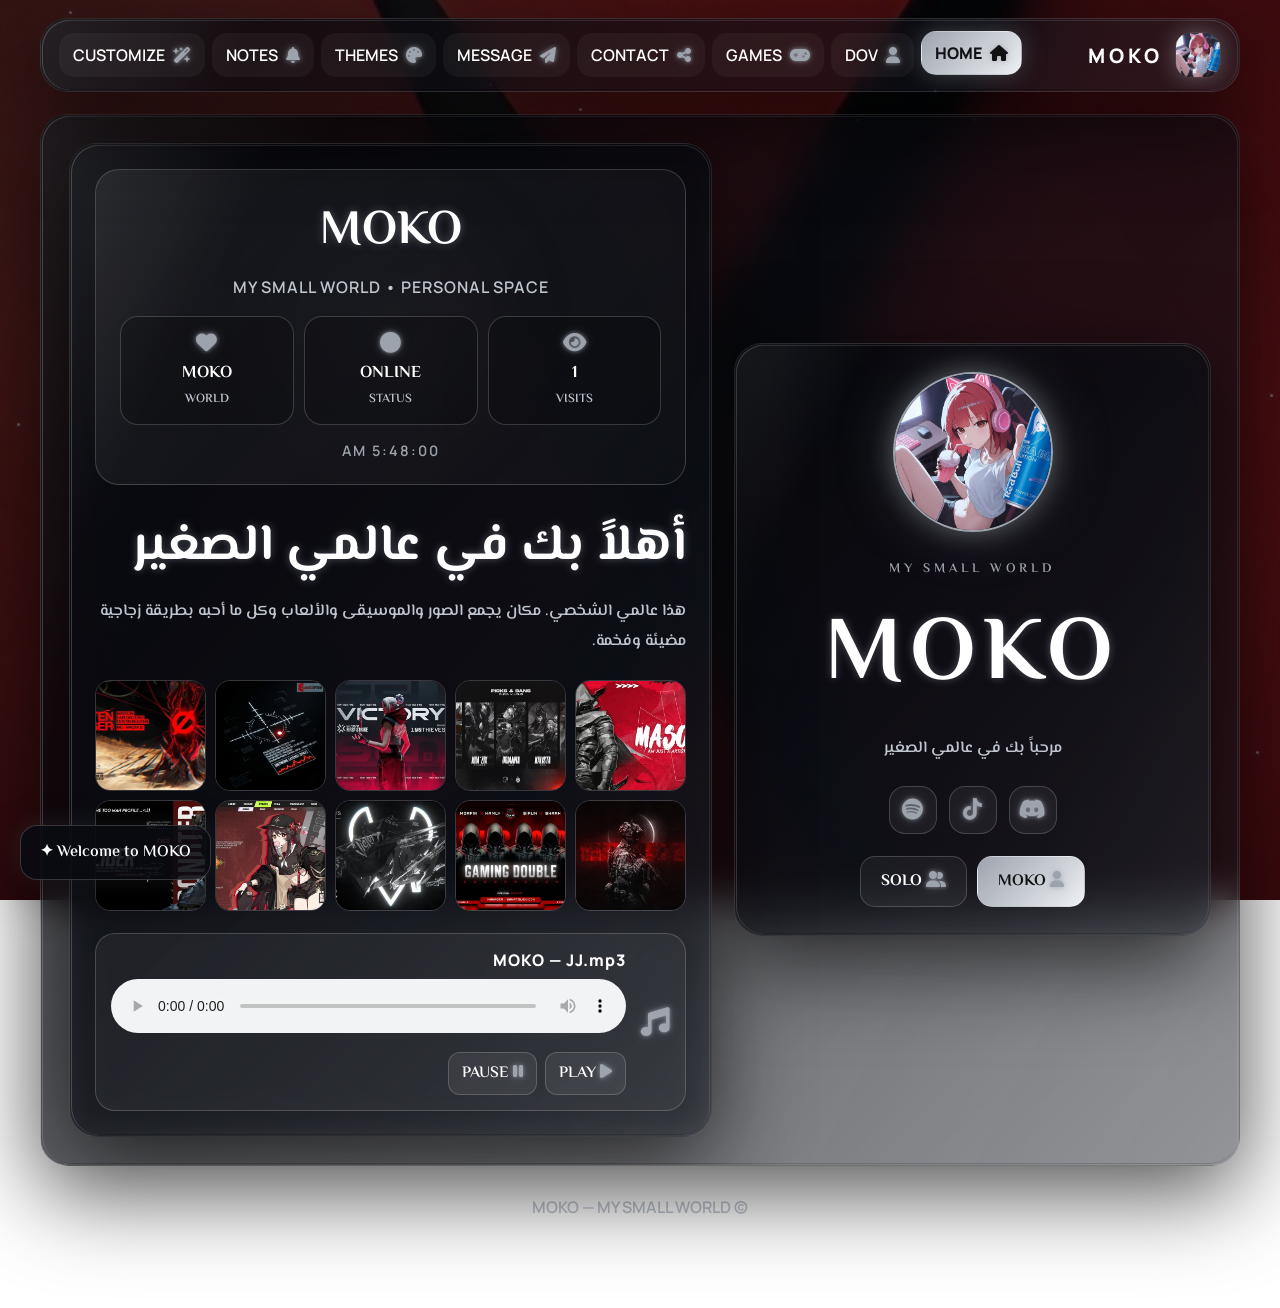
==== SOK.html @ eff5f2c8 "Create SOK.html" ====
<!DOCTYPE html><html lang="ar" dir="rtl"><head><meta charset="UTF-8"><meta name="viewport" content="width=device-width, initial-scale=1.0"><title>MOKO | My Small World</title><link rel="preconnect" href="https://fonts.googleapis.com">
<link rel="preconnect" href="https://fonts.gstatic.com" crossorigin><link
href="https://fonts.googleapis.com/css2?family=El+Messiri:wght@400;500;600;700&family=Cairo:wght@400;500;600;700;800;900&family=Tajawal:wght@400;500;700;800;900&family=Changa:wght@400;500;600;700;800&family=Noto+Kufi+Arabic:wght@400;500;600;700;800;900&family=IBM+Plex+Sans+Arabic:wght@400;500;600;700&family=Manrope:wght@400;500;600;700;800&family=Cinzel:wght@400;500;600;700;800&family=Cormorant+Garamond:wght@400;500;600;700&family=Playfair+Display:wght@400;500;600;700;800&family=Montserrat:wght@400;500;600;700;800&family=Plus+Jakarta+Sans:wght@400;500;600;700;800&display=swap"
rel="stylesheet"><link
rel="stylesheet"
href="https://cdnjs.cloudflare.com/ajax/libs/font-awesome/6.7.2/css/all.min.css"><style>

/* =====================================================
   MOKO LUXURY DESIGN SYSTEM
===================================================== */

:root{

    --primary:#9da3ad;
    --secondary:#eef1f5;
    --primary-rgb:157,163,173;

    --text:#ffffff;
    --muted:#bfc5cf;

    --background-overlay:rgba(7,9,14,.70);
    --background-overlay-2:rgba(15,18,26,.45);

    --glass-opacity:.55;
    --glass-blur:20px;
    --card-radius:28px;

    --border:rgba(255,255,255,.18);

    --glow:
        rgba(
            var(--primary-rgb),
            .45
        );

    --icon-glow:
        rgba(
            var(--primary-rgb),
            .80
        );

    --shadow:
        0 20px 70px rgba(0,0,0,.55);

    --icon-strength:1;

    --inner-light:.35;

    --animation-speed:1;

    --hover-lift:-7px;

    --arabic-font:"El Messiri";
    --english-font:"Manrope";

    --font-weight:600;

    --letter-spacing:0px;

    --vignette:.30;

    --particle-opacity:.65;

    --ambient-opacity:.15;

}


/* =====================================================
   RESET
===================================================== */

*{
    margin:0;
    padding:0;
    box-sizing:border-box;
}

html{
    scroll-behavior:smooth;
}

body{

    min-height:100vh;

    color:var(--text);

    font-family:
        var(--arabic-font),
        sans-serif;

    background:

        linear-gradient(
            120deg,
            var(--background-overlay),
            var(--background-overlay-2)
        ),

        url("A.jpg");

    background-size:cover;
    background-position:center;
    background-attachment:fixed;

    overflow-x:hidden;

    -webkit-tap-highlight-color:transparent;

    user-select:none;
    -webkit-user-select:none;

    -webkit-touch-callout:none;

    transition:
        background-color .5s ease,
        color .5s ease;
}

body::before{

    content:"";

    position:fixed;

    inset:0;

    pointer-events:none;

    z-index:-2;

    background:

        radial-gradient(
            circle at 20% 20%,
            var(--glow),
            transparent 35%
        ),

        radial-gradient(
            circle at 80% 80%,
            rgba(
                var(--primary-rgb),
                .12
            ),
            transparent 38%
        );

    opacity:var(--ambient-opacity);

    transition:
        opacity .6s ease;
}

body::after{

    content:"";

    position:fixed;

    inset:0;

    pointer-events:none;

    z-index:-1;

    background:

        radial-gradient(
            ellipse at center,
            transparent 35%,
            rgba(0,0,0,var(--vignette))
        );

}

input,
textarea{
    user-select:text;
    -webkit-user-select:text;
}

button,
input,
textarea{
    font:inherit;
}

button{
    cursor:pointer;
}

a{
    color:inherit;
    text-decoration:none;
}


/* =====================================================
   SCROLLBAR
===================================================== */

::-webkit-scrollbar{
    width:7px;
}

::-webkit-scrollbar-track{
    background:rgba(0,0,0,.25);
}

::-webkit-scrollbar-thumb{

    background:
        linear-gradient(
            180deg,
            var(--primary),
            var(--secondary)
        );

    border-radius:20px;

    box-shadow:
        0 0 12px var(--glow);
}


/* =====================================================
   PARTICLES
===================================================== */

.particles{

    position:fixed;

    inset:0;

    pointer-events:none;

    overflow:hidden;

    z-index:-1;

}

.particle{

    position:absolute;

    width:3px;
    height:3px;

    border-radius:50%;

    background:var(--primary);

    box-shadow:
        0 0 7px var(--primary),
        0 0 18px var(--glow);

    opacity:var(--particle-opacity);

    animation:
        particleFloat
        8s
        infinite
        ease-in-out;

}

@keyframes particleFloat{

    0%{
        transform:
            translate3d(0,0,0)
            scale(.7);

        opacity:.1;
    }

    50%{
        transform:
            translate3d(30px,-90px,0)
            scale(1.3);

        opacity:1;
    }

    100%{
        transform:
            translate3d(-20px,-170px,0)
            scale:.4;

        opacity:0;
    }

}


/* =====================================================
   APP
===================================================== */

.app{

    width:min(1200px,95vw);

    margin:auto;

    padding:
        18px
        0
        60px;

}


/* =====================================================
   GLASS CORE
===================================================== */

.glass{

    position:relative;

    background:
        linear-gradient(
            135deg,
            rgba(
                255,
                255,
                255,
                calc(var(--glass-opacity) * .14)
            ),
            rgba(
                255,
                255,
                255,
                calc(var(--glass-opacity) * .035)
            )
        ),

        rgba(
            18,
            21,
            29,
            var(--glass-opacity)
        );

    border:
        1px solid
        var(--border);

    border-radius:
        var(--card-radius);

    backdrop-filter:
        blur(var(--glass-blur));

    -webkit-backdrop-filter:
        blur(var(--glass-blur));

    box-shadow:
        var(--shadow);

    overflow:hidden;

    transition:
        transform .5s cubic-bezier(.2,.8,.2,1),
        background .5s ease,
        border-radius .5s ease,
        box-shadow .5s ease,
        border-color .5s ease;

}


/* Soft internal reflection */

.glass::before{

    content:"";

    position:absolute;

    inset:0;

    pointer-events:none;

    border-radius:inherit;

    background:

        linear-gradient(
            115deg,
            rgba(255,255,255,.14),
            transparent 18%,
            transparent 70%,
            rgba(255,255,255,.04)
        );

    opacity:.65;

}


/* Soft INNER edge lighting — no RGB border */

.glass::after{

    content:"";

    position:absolute;

    inset:1px;

    pointer-events:none;

    border-radius:inherit;

    box-shadow:

        inset 0 1px 0
        rgba(255,255,255,.12),

        inset 1px 0 0
        rgba(
            var(--primary-rgb),
            var(--inner-light)
        ),

        inset -1px 0 0
        rgba(
            var(--secondary-rgb,255,255,255),
            .10
        ),

        inset 0 -1px 0
        rgba(0,0,0,.18);

    opacity:.95;

    transition:
        opacity .5s ease,
        box-shadow .5s ease;

}


/* =====================================================
   CARD STYLES
===================================================== */

body.card-crystal .glass{

    background:
        linear-gradient(
            135deg,
            rgba(255,255,255,.12),
            rgba(255,255,255,.025)
        );

    border-color:
        rgba(255,255,255,.28);

    box-shadow:
        0 25px 80px rgba(0,0,0,.40),
        inset 0 1px 0 rgba(255,255,255,.15);

}

body.card-obsidian .glass{

    background:
        linear-gradient(
            135deg,
            rgba(5,7,12,.80),
            rgba(22,25,34,.48)
        );

    border-color:
        rgba(255,255,255,.13);

    box-shadow:
        0 25px 90px rgba(0,0,0,.70);

}

body.card-frost .glass{

    background:
        rgba(210,220,235,.10);

    backdrop-filter:
        blur(42px);

    -webkit-backdrop-filter:
        blur(42px);

    border-color:
        rgba(255,255,255,.22);

}

body.card-pearl .glass{

    background:
        linear-gradient(
            145deg,
            rgba(255,255,255,.16),
            rgba(255,255,255,.045)
        );

    border-color:
        rgba(255,255,255,.30);

    box-shadow:
        0 25px 80px rgba(0,0,0,.45),
        inset 0 0 35px rgba(255,255,255,.025);

}

body.card-liquid .glass{

    background:
        linear-gradient(
            135deg,
            rgba(
                var(--primary-rgb),
                .13
            ),
            rgba(255,255,255,.035)
        );

    box-shadow:
        0 25px 90px rgba(0,0,0,.50),
        inset 0 0 35px
        rgba(
            var(--primary-rgb),
            .10
        );

}

body.card-minimal .glass{

    background:
        rgba(15,18,25,.58);

    border-color:
        rgba(255,255,255,.10);

    box-shadow:
        0 18px 55px rgba(0,0,0,.42);

}


/* =====================================================
   HEADER
===================================================== */

.header{

    position:sticky;

    top:10px;

    z-index:1000;

    display:flex;

    align-items:center;

    gap:18px;

    padding:
        13px
        18px;

}

.brand{

    display:flex;

    align-items:center;

    gap:12px;

    min-width:max-content;

}

.brand-image{

    width:46px;
    height:46px;

    object-fit:cover;

    border-radius:15px;

    border:
        1px solid
        var(--border);

    box-shadow:
        0 0 22px var(--glow);

    animation:
        iconBreath
        3.8s
        ease-in-out
        infinite;

}

.brand-name{

    font-family:
        var(--english-font),
        sans-serif;

    font-size:1.25rem;

    font-weight:800;

    letter-spacing:4px;

    animation:
        luxuryBlink
        3s
        infinite
        ease-in-out;

}


/* =====================================================
   NAVIGATION
===================================================== */

.navigation{

    display:flex;

    flex-wrap:wrap;

    gap:7px;

    margin-right:auto;

}

.nav-button{

    position:relative;

    overflow:hidden;

    border:
        1px solid
        transparent;

    color:var(--text);

    background:
        rgba(255,255,255,.045);

    padding:
        10px 13px;

    border-radius:15px;

    transition:
        transform .4s cubic-bezier(.2,.8,.2,1),
        background .4s ease,
        box-shadow .4s ease,
        border-color .4s ease;

}

.nav-button i{

    color:var(--primary);

    margin-left:5px;

}

.nav-button:hover{

    transform:
        translateY(-3px);

    border-color:
        rgba(
            var(--primary-rgb),
            .30
        );

    background:
        rgba(255,255,255,.10);

    box-shadow:
        0 8px 30px
        rgba(
            var(--primary-rgb),
            .15
        );

}

.nav-button.active{

    background:
        linear-gradient(
            135deg,
            var(--primary),
            var(--secondary)
        );

    color:#101216;

    font-weight:900;

    border-color:transparent;

    box-shadow:
        0 0 25px
        rgba(
            var(--primary-rgb),
            .35
        );

    transform:
        translateY(-2px);

}

.nav-button.active i{
    color:#111;
}

.nav-button::before{

    content:"";

    position:absolute;

    top:0;
    left:-100%;

    width:70%;

    height:100%;

    background:
        linear-gradient(
            90deg,
            transparent,
            rgba(255,255,255,.35),
            transparent
        );

    transform:skewX(-20deg);

}

.nav-button.active::before{

    animation:
        navShine
        1.1s
        ease;

}

@keyframes navShine{

    from{
        left:-100%;
    }

    to{
        left:150%;
    }

}

.nav-button.nav-pulse{

    animation:
        navPulse
        .55s
        ease;

}

@keyframes navPulse{

    40%{
        transform:
            translateY(-3px)
            scale(1.05);
    }

    100%{
        transform:
            translateY(-2px)
            scale(1);
    }

}


/* =====================================================
   TABS
===================================================== */

.tab{
    display:none;
}

.tab.active{

    display:block;

    animation:
        tabEnter
        calc(.65s / var(--animation-speed))
        cubic-bezier(.2,.8,.2,1);

}

@keyframes tabEnter{

    0%{
        opacity:0;
        transform:
            translateY(24px)
            scale(.975);
        filter:blur(7px);
    }

    60%{
        opacity:1;
        transform:
            translateY(-3px)
            scale(1.005);
        filter:blur(0);
    }

    100%{
        opacity:1;
        transform:
            translateY(0)
            scale(1);
    }

}


/* =====================================================
   ICON SYSTEM
===================================================== */

i{

    color:var(--primary);

    text-shadow:

        0 0
        calc(4px * var(--icon-strength))
        var(--icon-glow),

        0 0
        calc(12px * var(--icon-strength))
        rgba(
            var(--primary-rgb),
            .30
        );

    animation:
        iconBreath
        4s
        ease-in-out
        infinite;

}

@keyframes iconBreath{

    0%,
    100%{

        filter:
            drop-shadow(
                0 0
                calc(4px * var(--icon-strength))
                var(--icon-glow)
            );

        opacity:.90;

    }

    50%{

        filter:
            drop-shadow(
                0 0
                calc(8px * var(--icon-strength))
                var(--icon-glow)
            )
            drop-shadow(
                0 0
                calc(17px * var(--icon-strength))
                rgba(
                    var(--primary-rgb),
                    .45
                )
            );

        opacity:1;

    }

}


/* =====================================================
   TYPOGRAPHY
===================================================== */

body{

    font-weight:
        var(--font-weight);

    letter-spacing:
        var(--letter-spacing);

}

.brand-name,
.live-clock,
.hero-subtitle,
.music-name,
.nav-button{

    font-family:
        var(--english-font),
        sans-serif;

}

.profile-name,
.welcome-title,
.section-title,
.hero-main-title{

    font-family:
        var(--arabic-font),
        sans-serif;

}

@keyframes luxuryBlink{

    0%,
    100%{
        opacity:.88;
        text-shadow:
            0 0 5px var(--glow);
    }

    50%{
        opacity:1;
        text-shadow:
            0 0 12px var(--glow),
            0 0 28px var(--glow);
    }

}


/* =====================================================
   TEXT EFFECTS
===================================================== */

body.text-soft .profile-name,
body.text-soft .welcome-title,
body.text-soft .section-title,
body.text-soft .hero-main-title{

    text-shadow:
        0 0 9px var(--glow);

}

body.text-luxury .profile-name,
body.text-luxury .welcome-title,
body.text-luxury .section-title,
body.text-luxury .hero-main-title{

    background:
        linear-gradient(
            120deg,
            var(--text),
            var(--primary),
            var(--secondary),
            var(--text)
        );

    background-size:220% auto;

    color:transparent;

    -webkit-background-clip:text;
    background-clip:text;

    animation:
        textLuxury
        4s
        ease-in-out
        infinite;

}

@keyframes textLuxury{

    0%,
    100%{
        background-position:0% center;
    }

    50%{
        background-position:100% center;
    }

}

body.text-neon .profile-name,
body.text-neon .welcome-title,
body.text-neon .section-title,
body.text-neon .hero-main-title{

    text-shadow:
        0 0 5px var(--primary),
        0 0 15px var(--primary),
        0 0 35px var(--primary);

}

body.text-metal .profile-name,
body.text-metal .welcome-title,
body.text-metal .section-title,
body.text-metal .hero-main-title{

    background:
        linear-gradient(
            180deg,
            #ffffff,
            #8b929d,
            #ffffff,
            #636b77
        );

    color:transparent;

    -webkit-background-clip:text;
    background-clip:text;

}

body.text-breathe .profile-name,
body.text-breathe .welcome-title,
body.text-breathe .section-title,
body.text-breathe .hero-main-title{

    animation:
        textBreathe
        3.5s
        ease-in-out
        infinite;

}

@keyframes textBreathe{

    0%,
    100%{
        opacity:.85;
        transform:scale(1);
    }

    50%{
        opacity:1;
        transform:scale(1.015);
    }

}


/* =====================================================
   HOME
===================================================== */

.home-container{

    margin-top:22px;

    padding:28px;

}

.home-grid{

    display:grid;

    grid-template-columns:
        1fr
        1.35fr;

    gap:22px;

    align-items:center;

}

.profile-card{

    padding:28px;

    text-align:center;

}

.avatar{

    width:160px;
    height:160px;

    border-radius:50%;

    object-fit:cover;

    border:
        2px solid
        var(--primary);

    box-shadow:

        0 0 25px var(--glow),
        0 0 60px
        rgba(
            var(--primary-rgb),
            .25
        );

    animation:
        avatarPulse
        3.5s
        infinite
        ease-in-out;

}

@keyframes avatarPulse{

    50%{

        transform:scale(1.035);

        box-shadow:

            0 0 30px var(--glow),
            0 0 80px
            rgba(
                var(--primary-rgb),
                .30
            );

    }

}

.profile-small-title{

    margin-top:18px;

    color:var(--primary);

    letter-spacing:4px;

    font-size:.82rem;

}

.profile-name{

    margin:
        8px 0;

    font-size:
        clamp(
            3rem,
            7vw,
            6rem
        );

    letter-spacing:8px;

    font-weight:900;

    animation:
        titleGlow
        3s
        infinite
        ease-in-out;

}

@keyframes titleGlow{

    0%,
    100%{
        text-shadow:
            0 0 8px var(--glow);
    }

    50%{
        text-shadow:
            0 0 18px var(--glow),
            0 0 50px var(--glow);
    }

}

.profile-description{

    color:var(--muted);

    line-height:1.8;

}

.social-icons{

    display:flex;

    justify-content:center;

    gap:12px;

    margin-top:22px;

}

.social-icon{

    width:48px;
    height:48px;

    display:grid;

    place-items:center;

    border-radius:16px;

    font-size:1.35rem;

    border:
        1px solid
        var(--border);

    background:
        rgba(255,255,255,.055);

    transition:
        .35s cubic-bezier(.2,.8,.2,1);

}

.social-icon:hover{

    transform:
        translateY(-5px)
        scale(1.06);

    background:
        rgba(255,255,255,.12);

    box-shadow:
        0 12px 35px
        rgba(
            var(--primary-rgb),
            .22
        );

}

.profile-switches{

    display:flex;

    justify-content:center;

    gap:10px;

    margin-top:22px;

    flex-wrap:wrap;

}

.profile-switch{

    padding:
        12px 20px;

    border-radius:15px;

    border:
        1px solid
        var(--border);

    background:
        rgba(255,255,255,.05);

    font-weight:900;

    transition:.35s;

}

.profile-switch:hover{

    transform:
        translateY(-4px);

    box-shadow:
        0 0 25px var(--glow);

}

.profile-switch.current{

    background:
        linear-gradient(
            135deg,
            var(--primary),
            var(--secondary)
        );

    color:#111;

}


/* =====================================================
   WELCOME
===================================================== */

.welcome-card{
    padding:25px;
}

.welcome-title{

    font-size:
        clamp(
            2rem,
            4vw,
            3.5rem
        );

    margin-bottom:10px;

}

.welcome-text{

    color:var(--muted);

    line-height:1.9;

}


/* =====================================================
   HERO
===================================================== */

.hero-center{

    margin:
        0 0 22px;

    padding:24px;

    border-radius:24px;

    border:
        1px solid
        var(--border);

    background:
        linear-gradient(
            135deg,
            rgba(255,255,255,.07),
            rgba(255,255,255,.02)
        );

    text-align:center;

    position:relative;

    overflow:hidden;

}

.hero-center::after{

    content:"";

    position:absolute;

    width:180px;
    height:180px;

    left:50%;
    top:50%;

    transform:
        translate(-50%,-50%);

    border-radius:50%;

    background:var(--glow);

    filter:blur(75px);

    opacity:.15;

    pointer-events:none;

}

.hero-main-title{

    position:relative;

    z-index:2;

    font-size:
        clamp(
            1.7rem,
            4vw,
            3rem
        );

    font-weight:900;

}

.hero-subtitle{

    position:relative;

    z-index:2;

    color:var(--muted);

    margin-top:7px;

    letter-spacing:1px;

}

.home-stats{

    display:grid;

    grid-template-columns:
        repeat(3,1fr);

    gap:10px;

    margin-top:18px;

}

.home-stat{

    position:relative;

    z-index:2;

    padding:15px 10px;

    border-radius:18px;

    border:
        1px solid
        var(--border);

    background:
        rgba(0,0,0,.20);

}

.home-stat i{

    font-size:1.3rem;

    margin-bottom:7px;

}

.home-stat strong{

    display:block;

    font-size:1.05rem;

}

.home-stat span{

    display:block;

    color:var(--muted);

    font-size:.78rem;

    margin-top:3px;

}

.live-clock{

    margin-top:16px;

    color:var(--primary);

    font-family:
        var(--english-font),
        sans-serif;

    letter-spacing:2px;

    font-size:.9rem;

}


/* =====================================================
   ALBUM
===================================================== */

.album{

    display:grid;

    grid-template-columns:
        repeat(5,1fr);

    gap:9px;

    margin:22px 0;

}

.album-image{

    width:100%;

    aspect-ratio:1;

    object-fit:cover;

    border-radius:15px;

    border:
        1px solid
        var(--border);

    transition:
        .5s cubic-bezier(.2,.8,.2,1);

    animation:
        imageFloat
        6s
        infinite
        ease-in-out;

}

.album-image:nth-child(2n){
    animation-delay:-1.5s;
}

.album-image:nth-child(3n){
    animation-delay:-3s;
}

@keyframes imageFloat{

    50%{
        transform:
            translateY(-6px)
            scale(1.025);

        box-shadow:
            0 0 22px var(--glow);
    }

}

.album-image:hover{

    transform:
        scale(1.09);

    position:relative;

    z-index:5;

    box-shadow:
        0 20px 45px
        rgba(0,0,0,.45);

}


/* =====================================================
   MUSIC
===================================================== */

.music-player{

    display:flex;

    align-items:center;

    gap:15px;

    padding:15px;

    border-radius:20px;

    border:
        1px solid
        var(--border);

    background:
        rgba(255,255,255,.05);

}

.music-icon{

    font-size:1.8rem;

    color:var(--primary);

    animation:
        musicSpin
        6s
        linear
        infinite;

}

@keyframes musicSpin{

    to{
        transform:rotate(360deg);
    }

}

.music-content{
    flex:1;
}

.music-name{

    display:block;

    margin-bottom:8px;

    font-weight:900;

    letter-spacing:1px;

}

audio{
    width:100%;
}

.music-controls{

    display:flex;

    gap:8px;

    margin-top:10px;

}

.music-control-button{

    border:
        1px solid
        var(--border);

    background:
        rgba(255,255,255,.07);

    color:white;

    border-radius:12px;

    padding:
        8px 13px;

    transition:.3s;

}

.music-control-button:hover{

    background:var(--primary);

    color:#111;

    box-shadow:
        0 0 20px var(--glow);

}


/* =====================================================
   SECTIONS
===================================================== */

.section{

    margin-top:22px;

    padding:28px;

}

.section-title{

    display:flex;

    align-items:center;

    gap:10px;

    margin-bottom:22px;

    font-size:1.7rem;

    letter-spacing:2px;

}

.section-title i{
    color:var(--primary);
}


/* =====================================================
   ABOUT
===================================================== */

.about-card{

    padding:25px;

    border-radius:22px;

    border:
        1px solid
        var(--border);

    background:
        rgba(255,255,255,.05);

}

.about-row{

    padding:15px 0;

    border-bottom:
        1px solid
        rgba(255,255,255,.10);

    font-size:1.1rem;

    font-weight:800;

}

.about-row:last-child{
    border-bottom:none;
}

.about-label{

    color:var(--primary);

    margin-left:10px;

}


/* =====================================================
   GAMES
===================================================== */

.games-grid{

    display:grid;

    grid-template-columns:
        repeat(
            auto-fit,
            minmax(210px,1fr)
        );

    gap:15px;

}

.game-card{

    padding:22px;

    border-radius:22px;

    border:
        1px solid
        var(--border);

    background:
        rgba(255,255,255,.05);

    transition:
        .45s cubic-bezier(.2,.8,.2,1);

}

.game-card:hover{

    transform:
        translateY(var(--hover-lift))
        scale(1.02);

    box-shadow:
        0 20px 45px
        rgba(
            var(--primary-rgb),
            .16
        );

}

.game-card i{

    font-size:2.2rem;

    margin-bottom:14px;

}

.game-card h3{

    font-family:
        var(--english-font),
        sans-serif;

    font-size:1rem;

}


/* =====================================================
   CONTACT
===================================================== */

.contact-grid{

    display:grid;

    grid-template-columns:
        repeat(3,1fr);

    gap:16px;

}

.contact-card{

    padding:30px;

    text-align:center;

    border-radius:24px;

    border:
        1px solid
        var(--border);

    background:
        rgba(255,255,255,.05);

    transition:
        .45s cubic-bezier(.2,.8,.2,1);

}

.contact-card:hover{

    transform:
        translateY(var(--hover-lift));

    box-shadow:
        0 20px 50px
        rgba(
            var(--primary-rgb),
            .18
        );

}

.contact-card i{

    display:block;

    font-size:3rem;

    margin-bottom:15px;

}


/* =====================================================
   FORMS
===================================================== */

.form{

    max-width:800px;

    display:grid;

    gap:14px;

}

.input{

    width:100%;

    padding:16px;

    color:white;

    border:
        1px solid
        var(--border);

    border-radius:17px;

    outline:none;

    background:
        rgba(0,0,0,.25);

    transition:.35s;

}

.input::placeholder{

    color:
        rgba(
            255,
            255,
            255,
            .55
        );

}

.input:focus{

    border-color:
        var(--primary);

    box-shadow:
        0 0 20px
        rgba(
            var(--primary-rgb),
            .22
        );

}

textarea.input{
    min-height:170px;
    resize:vertical;
}

.main-button{

    border:none;

    padding:16px;

    border-radius:17px;

    color:#111;

    font-weight:900;

    letter-spacing:2px;

    background:
        linear-gradient(
            135deg,
            var(--primary),
            var(--secondary)
        );

    transition:
        .35s cubic-bezier(.2,.8,.2,1);

    box-shadow:
        0 0 25px
        rgba(
            var(--primary-rgb),
            .22
        );

}

.main-button:hover{

    transform:
        translateY(-4px)
        scale(1.01);

    box-shadow:
        0 12px 35px
        rgba(
            var(--primary-rgb),
            .25
        );

}

.main-button:disabled{

    opacity:.55;

    cursor:wait;

    transform:none;

}


/* =====================================================
   THEMES
===================================================== */

.themes-grid{

    display:grid;

    grid-template-columns:
        repeat(
            auto-fit,
            minmax(150px,1fr)
        );

    gap:13px;

}

.theme-button{

    padding:18px;

    border-radius:18px;

    color:white;

    text-align:right;

    border:
        1px solid
        var(--border);

    background:
        rgba(255,255,255,.06);

    transition:.35s;

}

.theme-button:hover{

    transform:
        translateY(-5px);

    box-shadow:
        0 0 25px
        var(--glow);

}

.theme-colors{

    display:flex;

    gap:7px;

    margin-bottom:10px;

}

.theme-color{

    width:18px;
    height:18px;

    border-radius:50%;

    box-shadow:
        0 0 8px
        currentColor;

}


/* =====================================================
   NOTES
===================================================== */

.notes-grid{

    display:grid;

    grid-template-columns:
        1fr 1fr;

    gap:20px;

}

.notes-feed{

    display:grid;

    gap:10px;

    max-height:450px;

    overflow-y:auto;

}

.note-item{

    padding:16px;

    border-radius:18px;

    border:
        1px solid
        var(--border);

    background:
        rgba(255,255,255,.05);

}

.note-time{

    display:block;

    margin-top:8px;

    font-size:.8rem;

    color:var(--muted);

}


/* =====================================================
   CUSTOM CONTROL CENTER
===================================================== */

.custom-hero{

    padding:25px;

    margin-bottom:18px;

    border-radius:24px;

    background:
        linear-gradient(
            135deg,
            rgba(
                var(--primary-rgb),
                .13
            ),
            rgba(255,255,255,.035)
        );

    border:
        1px solid
        var(--border);

}

.custom-hero h3{

    font-size:1.5rem;

    margin-bottom:8px;

}

.custom-hero p{

    color:var(--muted);

    line-height:1.8;

}

.control-tabs{

    display:flex;

    gap:8px;

    overflow-x:auto;

    padding:5px;

    margin-bottom:18px;

    scrollbar-width:none;

}

.control-tabs::-webkit-scrollbar{
    display:none;
}

.control-tab{

    flex:0 0 auto;

    border:
        1px solid
        var(--border);

    color:var(--muted);

    background:
        rgba(255,255,255,.045);

    border-radius:14px;

    padding:
        10px 15px;

    transition:.3s;

}

.control-tab:hover{

    color:var(--text);

    background:
        rgba(255,255,255,.09);

}

.control-tab.active{

    color:#111;

    background:
        linear-gradient(
            135deg,
            var(--primary),
            var(--secondary)
        );

    box-shadow:
        0 0 20px
        rgba(
            var(--primary-rgb),
            .20
        );

}

.control-panel{
    display:none;
}

.control-panel.active{

    display:block;

    animation:
        panelEnter
        .45s
        ease;

}

@keyframes panelEnter{

    from{
        opacity:0;
        transform:
            translateY(12px);
        filter:blur(4px);
    }

    to{
        opacity:1;
        transform:
            translateY(0);
        filter:blur(0);
    }

}

.control-grid{

    display:grid;

    grid-template-columns:
        repeat(
            auto-fit,
            minmax(235px,1fr)
        );

    gap:14px;

}

.control-card{

    position:relative;

    padding:20px;

    border-radius:22px;

    border:
        1px solid
        var(--border);

    background:
        rgba(255,255,255,.045);

    transition:.35s;

}

.control-card:hover{

    transform:
        translateY(-3px);

    background:
        rgba(255,255,255,.07);

    box-shadow:
        0 12px 35px
        rgba(
            var(--primary-rgb),
            .10
        );

}

.control-card h3{

    display:flex;

    align-items:center;

    gap:9px;

    margin-bottom:8px;

}

.control-card h3 i{
    color:var(--primary);
}

.control-card p{

    color:var(--muted);

    font-size:.88rem;

    line-height:1.7;

    margin-bottom:14px;

}

.choice-button{

    width:100%;

    display:flex;

    align-items:center;

    justify-content:space-between;

    gap:10px;

    border:
        1px solid
        var(--border);

    color:var(--text);

    background:
        rgba(0,0,0,.18);

    border-radius:14px;

    padding:
        12px 14px;

    transition:.3s;

}

.choice-button:hover{

    border-color:
        rgba(
            var(--primary-rgb),
            .35
        );

    background:
        rgba(255,255,255,.08);

    transform:
        translateY(-2px);

}

.choice-button span:last-child{

    color:var(--primary);

    font-size:.8rem;

}

.control-row{

    display:flex;

    align-items:center;

    justify-content:space-between;

    gap:12px;

    margin-top:13px;

}

.control-label{

    color:var(--muted);

    font-size:.88rem;

}

.range-wrap{

    display:grid;

    gap:7px;

    margin-top:14px;

}

.range-label{

    display:flex;

    justify-content:space-between;

    color:var(--muted);

    font-size:.82rem;

}

.range{

    width:100%;

    accent-color:var(--primary);

}

.value-badge{

    min-width:45px;

    text-align:center;

    color:var(--primary);

    font-family:
        var(--english-font),
        sans-serif;

    font-size:.78rem;

}

.color-preview{

    width:100%;

    height:85px;

    border-radius:20px;

    border:
        1px solid
        var(--border);

    margin-top:13px;

    background:
        var(--primary);

    box-shadow:
        inset 0 0 30px rgba(255,255,255,.10),
        0 0 25px var(--glow);

}

.preset-grid{

    display:grid;

    grid-template-columns:
        repeat(
            auto-fit,
            minmax(145px,1fr)
        );

    gap:10px;

}

.preset{

    min-height:90px;

    border:
        1px solid
        var(--border);

    border-radius:18px;

    color:white;

    background:
        rgba(255,255,255,.045);

    padding:14px;

    text-align:right;

    position:relative;

    overflow:hidden;

    transition:.35s;

}

.preset::before{

    content:"";

    position:absolute;

    inset:0;

    background:
        var(--preset);

    opacity:.12;

}

.preset:hover{

    transform:
        translateY(-4px)
        scale(1.01);

    box-shadow:
        0 0 25px
        var(--glow);

}

.preset strong{

    position:relative;

    z-index:2;

    display:block;

}

.preset small{

    position:relative;

    z-index:2;

    color:var(--muted);

    display:block;

    margin-top:7px;

}


/* =====================================================
   TOGGLE
===================================================== */

.switch{

    position:relative;

    width:54px;

    height:29px;

    flex:0 0 auto;

}

.switch input{
    display:none;
}

.slider{

    position:absolute;

    inset:0;

    background:
        rgba(255,255,255,.13);

    border:
        1px solid
        var(--border);

    border-radius:50px;

    transition:.3s;

}

.slider::before{

    content:"";

    position:absolute;

    width:21px;
    height:21px;

    left:3px;
    top:3px;

    border-radius:50%;

    background:#fff;

    transition:.3s;

}

.switch input:checked + .slider{

    background:
        var(--primary);

    box-shadow:
        0 0 20px var(--glow);

}

.switch input:checked + .slider::before{

    transform:
        translateX(25px);

    background:#111;

}


/* =====================================================
   COLOR STUDIO
===================================================== */

.color-studio{

    display:grid;

    grid-template-columns:
        minmax(240px,300px)
        1fr;

    gap:22px;

    align-items:center;

}

.color-wheel{

    width:min(280px,70vw);

    aspect-ratio:1;

    margin:auto;

    border-radius:50%;

    position:relative;

    background:
        conic-gradient(
            #ff0000,
            #ffff00,
            #00ff00,
            #00ffff,
            #0000ff,
            #ff00ff,
            #ff0000
        );

    box-shadow:
        0 0 30px
        rgba(
            var(--primary-rgb),
            .22
        );

    cursor:crosshair;

    touch-action:none;

}

.color-wheel::before{

    content:"";

    position:absolute;

    inset:17%;

    border-radius:50%;

    background:
        radial-gradient(
            circle,
            #ffffff,
            transparent 72%
        );

    mix-blend-mode:screen;

    opacity:.9;

}

.color-wheel::after{

    content:"";

    position:absolute;

    inset:0;

    border-radius:50%;

    background:
        radial-gradient(
            circle,
            transparent 0 20%,
            rgba(0,0,0,.08) 70%,
            rgba(0,0,0,.25)
        );

}

.wheel-pointer{

    position:absolute;

    width:22px;
    height:22px;

    border-radius:50%;

    border:
        3px solid white;

    box-shadow:
        0 0 0 2px rgba(0,0,0,.45),
        0 0 20px rgba(255,255,255,.75);

    transform:
        translate(-50%,-50%);

    z-index:5;

}

.hue-bar{

    width:100%;
    height:18px;

    border-radius:20px;

    background:
        linear-gradient(
            90deg,
            #ff0000,
            #ffff00,
            #00ff00,
            #00ffff,
            #0000ff,
            #ff00ff,
            #ff0000
        );

    appearance:none;

    outline:none;

}

.hue-bar::-webkit-slider-thumb{

    appearance:none;

    width:23px;
    height:23px;

    border-radius:50%;

    background:#fff;

    border:
        2px solid
        rgba(0,0,0,.45);

    box-shadow:
        0 0 12px rgba(255,255,255,.75);

}

.color-value{

    margin-top:14px;

    padding:13px;

    border-radius:15px;

    text-align:center;

    font-family:
        var(--english-font),
        sans-serif;

    font-weight:800;

    background:
        rgba(0,0,0,.22);

    border:
        1px solid
        var(--border);

}


/* =====================================================
   MODAL — GLASS CHOICE
===================================================== */

.choice-overlay{

    position:fixed;

    inset:0;

    z-index:50000;

    display:none;

    align-items:center;

    justify-content:center;

    padding:20px;

    background:
        rgba(0,0,0,.52);

    backdrop-filter:
        blur(12px);

    -webkit-backdrop-filter:
        blur(12px);

}

.choice-overlay.show{

    display:flex;

    animation:
        overlayIn
        .25s
        ease;

}

@keyframes overlayIn{

    from{
        opacity:0;
    }

    to{
        opacity:1;
    }

}

.choice-modal{

    width:min(720px,95vw);

    max-height:85vh;

    overflow:auto;

    padding:22px;

    border-radius:28px;

    background:
        linear-gradient(
            135deg,
            rgba(25,29,39,.90),
            rgba(11,14,20,.84)
        );

    border:
        1px solid
        rgba(255,255,255,.20);

    box-shadow:
        0 30px 100px rgba(0,0,0,.65),
        0 0 60px
        rgba(
            var(--primary-rgb),
            .15
        );

    backdrop-filter:
        blur(30px);

    -webkit-backdrop-filter:
        blur(30px);

    animation:
        modalIn
        .45s
        cubic-bezier(.2,.8,.2,1);

}

@keyframes modalIn{

    from{
        opacity:0;
        transform:
            translateY(30px)
            scale(.94);
        filter:blur(8px);
    }

    to{
        opacity:1;
        transform:
            translateY(0)
            scale(1);
        filter:blur(0);
    }

}

.modal-head{

    display:flex;

    align-items:center;

    justify-content:space-between;

    gap:15px;

    margin-bottom:18px;

}

.modal-title{

    display:flex;

    align-items:center;

    gap:10px;

    font-size:1.25rem;

}

.modal-title i{
    color:var(--primary);
}

.modal-close{

    width:38px;
    height:38px;

    border-radius:12px;

    border:
        1px solid
        var(--border);

    background:
        rgba(255,255,255,.06);

    color:white;

}

.modal-options{

    display:grid;

    grid-template-columns:
        repeat(
            auto-fit,
            minmax(150px,1fr)
        );

    gap:10px;

}

.modal-option{

    min-height:100px;

    border:
        1px solid
        var(--border);

    border-radius:18px;

    background:
        rgba(255,255,255,.045);

    color:white;

    padding:14px;

    text-align:right;

    position:relative;

    overflow:hidden;

    transition:.35s;

}

.modal-option:hover{

    transform:
        translateY(-4px);

    border-color:
        rgba(
            var(--primary-rgb),
            .45
        );

    background:
        rgba(255,255,255,.09);

    box-shadow:
        0 12px 35px
        rgba(
            var(--primary-rgb),
            .12
        );

}

.modal-option.selected{

    border-color:
        var(--primary);

    box-shadow:
        0 0 25px
        rgba(
            var(--primary-rgb),
            .20
        );

}

.modal-option-icon{

    font-size:1.35rem;

    margin-bottom:9px;

}

.modal-option strong{

    display:block;

}

.modal-option small{

    display:block;

    margin-top:6px;

    color:var(--muted);

    line-height:1.5;

}


/* =====================================================
   CLICK EFFECTS
===================================================== */

.click-effect{

    position:fixed;

    pointer-events:none;

    z-index:99999;

    left:0;
    top:0;

    transform:
        translate(-50%,-50%);

}

.fx-ring{

    width:20px;
    height:20px;

    border:
        2px solid
        var(--primary);

    border-radius:50%;

    box-shadow:
        0 0 15px var(--glow);

    animation:
        fxRing
        .65s
        ease-out
        forwards;

}

@keyframes fxRing{

    to{
        width:150px;
        height:150px;
        opacity:0;
    }

}

.fx-double{

    width:20px;
    height:20px;

    border:
        2px solid
        var(--primary);

    border-radius:50%;

    box-shadow:
        0 0 15px var(--glow);

    animation:
        fxDouble
        .75s
        ease-out
        forwards;

}

.fx-double::after{

    content:"";

    position:absolute;

    inset:12px;

    border:
        1px solid
        var(--secondary);

    border-radius:50%;

}

@keyframes fxDouble{

    to{
        transform:
            scale(7)
            rotate(180deg);

        opacity:0;
    }

}

.fx-spark{

    width:5px;
    height:5px;

    border-radius:50%;

    background:var(--primary);

    box-shadow:
        0 0 15px var(--primary);

    animation:
        fxSpark
        .65s
        ease-out
        forwards;

}

@keyframes fxSpark{

    to{
        transform:
            scale(16);

        opacity:0;
    }

}

.fx-cross{

    width:50px;
    height:50px;

}

.fx-cross::before,
.fx-cross::after{

    content:"";

    position:absolute;

    left:50%;
    top:50%;

    background:var(--primary);

    box-shadow:
        0 0 18px var(--glow);

}

.fx-cross::before{

    width:4px;
    height:70px;

    transform:
        translate(-50%,-50%);

}

.fx-cross::after{

    width:70px;
    height:4px;

    transform:
        translate(-50%,-50%);

}

.fx-cross{

    animation:
        fxCross
        .7s
        ease-out
        forwards;

}

@keyframes fxCross{

    to{
        transform:
            translate(-50%,-50%)
            rotate(90deg)
            scale(1.8);

        opacity:0;
    }

}

.fx-heart{

    color:var(--primary);

    font-size:25px;

    text-shadow:
        0 0 20px var(--glow);

    animation:
        fxHeart
        .8s
        ease-out
        forwards;

}

@keyframes fxHeart{

    to{
        transform:
            translate(-50%,-120px)
            scale(1.8);

        opacity:0;
    }

}

.fx-star{

    width:35px;
    height:35px;

    background:
        linear-gradient(
            45deg,
            transparent 35%,
            var(--primary) 36% 64%,
            transparent 65%
        ),

        linear-gradient(
            -45deg,
            transparent 35%,
            var(--primary) 36% 64%,
            transparent 65%
        );

    filter:
        drop-shadow(
            0 0 12px var(--glow)
        );

    animation:
        fxStar
        .7s
        ease-out
        forwards;

}

@keyframes fxStar{

    to{
        transform:
            translate(-50%,-50%)
            rotate(180deg)
            scale(3);

        opacity:0;
    }

}

.fx-wave{

    width:25px;
    height:25px;

    border-radius:50%;

    border:
        3px solid
        var(--primary);

    animation:
        fxWave
        .8s
        ease-out
        forwards;

}

@keyframes fxWave{

    to{
        width:200px;
        height:200px;
        border-width:1px;
        opacity:0;
    }

}

.fx-orbit{

    width:40px;
    height:40px;

    border:
        2px solid
        transparent;

    border-top-color:
        var(--primary);

    border-right-color:
        var(--secondary);

    border-radius:50%;

    box-shadow:
        0 0 18px var(--glow);

    animation:
        fxOrbit
        .7s
        ease-out
        forwards;

}

@keyframes fxOrbit{

    to{
        transform:
            translate(-50%,-50%)
            rotate(360deg)
            scale(3);

        opacity:0;
    }

}

.fx-flash{

    width:10px;
    height:10px;

    border-radius:50%;

    background:#fff;

    box-shadow:
        0 0 15px #fff,
        0 0 40px var(--primary),
        0 0 80px var(--primary);

    animation:
        fxFlash
        .4s
        ease-out
        forwards;

}

@keyframes fxFlash{

    to{
        transform:
            translate(-50%,-50%)
            scale(12);

        opacity:0;
    }

}

.fx-diamond{

    width:25px;
    height:25px;

    border:
        2px solid
        var(--primary);

    transform:
        translate(-50%,-50%)
        rotate(45deg);

    box-shadow:
        0 0 20px var(--glow);

    animation:
        fxDiamond
        .75s
        ease-out
        forwards;

}

@keyframes fxDiamond{

    to{
        transform:
            translate(-50%,-50%)
            rotate(225deg)
            scale(4);

        opacity:0;
    }

}


/* =====================================================
   TOAST
===================================================== */

.toast{

    position:fixed;

    left:20px;

    bottom:20px;

    z-index:60000;

    padding:
        14px 19px;

    border-radius:17px;

    color:white;

    background:
        rgba(10,12,18,.90);

    border:
        1px solid
        var(--border);

    box-shadow:
        0 15px 45px rgba(0,0,0,.40),
        0 0 25px
        rgba(
            var(--primary-rgb),
            .15
        );

    transform:
        translateY(130px);

    opacity:0;

    transition:.35s;

}

.toast.show{

    transform:
        translateY(0);

    opacity:1;

}


/* =====================================================
   FOOTER
===================================================== */

footer{

    text-align:center;

    padding:30px;

    color:var(--muted);

    font-family:
        var(--english-font),
        sans-serif;

}


/* =====================================================
   RESPONSIVE
===================================================== */

@media(max-width:850px){

    .header{

        align-items:flex-start;

        flex-direction:column;

    }

    .navigation{

        width:100%;

        margin-right:0;

    }

    .home-grid{

        grid-template-columns:1fr;

    }

    .notes-grid{

        grid-template-columns:1fr;

    }

    .color-studio{

        grid-template-columns:1fr;

    }

}

@media(max-width:650px){

    .app{
        width:96vw;
    }

    .header{
        padding:13px;
    }

    .nav-button{

        flex:1;

        font-size:.72rem;

        padding:
            9px 6px;

    }

    .home-container{
        padding:14px;
    }

    .section{
        padding:20px;
    }

    .album{
        grid-template-columns:
            repeat(5,1fr);
    }

    .contact-grid{
        grid-template-columns:1fr;
    }

    .profile-name{
        font-size:3.5rem;
    }

    .home-stats{
        grid-template-columns:1fr;
    }

    .music-player{

        align-items:flex-start;

        flex-direction:column;

    }

    .music-content{
        width:100%;
    }

    .control-grid{
        grid-template-columns:1fr;
    }

    .color-wheel{
        width:240px;
    }

}


/* =====================================================
   REDUCED MOTION
===================================================== */

body.reduced-motion *{

    animation-duration:.01ms !important;

    animation-iteration-count:1 !important;

    transition-duration:.01ms !important;

    scroll-behavior:auto !important;

}

</style></head><body><div class="particles" id="particles"></div><main class="app"><!-- =====================================================
     HEADER
===================================================== --><header class="header glass"><div class="brand"><img
src="AA.jpg"
class="brand-image"
alt="MOKO">

<span class="brand-name">
MOKO
</span></div><nav class="navigation"><button class="nav-button active" data-tab="home">
<i class="fa-solid fa-house"></i>
HOME
</button><button class="nav-button" data-tab="dov">
<i class="fa-solid fa-user"></i>
DOV
</button><button class="nav-button" data-tab="games">
<i class="fa-solid fa-gamepad"></i>
GAMES
</button><button class="nav-button" data-tab="contact">
<i class="fa-solid fa-share-nodes"></i>
CONTACT
</button><button class="nav-button" data-tab="message">
<i class="fa-solid fa-paper-plane"></i>
MESSAGE
</button><button class="nav-button" data-tab="themes">
<i class="fa-solid fa-palette"></i>
THEMES
</button><button class="nav-button" data-tab="notes">
<i class="fa-solid fa-bell"></i>
NOTES
</button><button class="nav-button" data-tab="customize">
<i class="fa-solid fa-wand-magic-sparkles"></i>
CUSTOMIZE
</button></nav></header><!-- =====================================================
     HOME
===================================================== --><section id="home" class="tab active"><div class="home-container glass"><div class="home-grid"><div class="profile-card glass"><img
src="AA.jpg"
class="avatar"
alt="MOKO">

<div class="profile-small-title">
MY SMALL WORLD
</div><h1 class="profile-name">
MOKO
</h1><p class="profile-description">
مرحباً بك في عالمي الصغير
</p><div class="social-icons"><a href="#" class="social-icon discord-link">
<i class="fa-brands fa-discord"></i>
</a><a href="#" class="social-icon tiktok-link">
<i class="fa-brands fa-tiktok"></i>
</a><a href="#" class="social-icon spotify-link">
<i class="fa-brands fa-spotify"></i>
</a></div><div class="profile-switches"><a
href="index.html"
class="profile-switch current">

<i class="fa-solid fa-user"></i>
MOKO

</a><a
href="solo.html"
class="profile-switch">

<i class="fa-solid fa-user-group"></i>
SOLO

</a></div></div><div class="welcome-card glass"><div class="hero-center"><h2 class="hero-main-title">
MOKO
</h2><p class="hero-subtitle">
MY SMALL WORLD • PERSONAL SPACE
</p><div class="home-stats"><div class="home-stat">
<i class="fa-solid fa-eye"></i>
<strong id="homeVisitCount">1</strong>
<span>VISITS</span>
</div><div class="home-stat">
<i class="fa-solid fa-circle"></i>
<strong>ONLINE</strong>
<span>STATUS</span>
</div><div class="home-stat">
<i class="fa-solid fa-heart"></i>
<strong>MOKO</strong>
<span>WORLD</span>
</div></div><div class="live-clock" id="liveClock">
--:--:--
</div></div><h2 class="welcome-title">
أهلاً بك في عالمي الصغير
</h2><p class="welcome-text">
هذا عالمي الشخصي.
مكان يجمع الصور والموسيقى والألعاب
وكل ما أحبه بطريقة زجاجية
مضيئة وفخمة.
</p><div class="album"><img src="1.jpg" class="album-image">
<img src="2.jpg" class="album-image">
<img src="3.jpg" class="album-image">
<img src="4.jpg" class="album-image">
<img src="5.jpg" class="album-image">
<img src="6.jpg" class="album-image">
<img src="7.jpg" class="album-image">
<img src="8.jpg" class="album-image">
<img src="9.jpg" class="album-image">
<img src="10.jpg" class="album-image"></div><div class="music-player"><i class="fa-solid fa-music music-icon"></i>

<div class="music-content"><span class="music-name">
MOKO — JJ.mp3
</span><audio id="mokoAudio" controls preload="metadata"><source
src="./JJ.mp3"
type="audio/mpeg">

</audio><div class="music-controls"><button
type="button"
class="music-control-button"
id="playMusic">

<i class="fa-solid fa-play"></i>
PLAY

</button><button
type="button"
class="music-control-button"
id="pauseMusic">

<i class="fa-solid fa-pause"></i>
PAUSE

</button></div></div></div></div></div></div></section><!-- =====================================================
     DOV
===================================================== --><section id="dov" class="tab"><div class="section glass"><h2 class="section-title">
<i class="fa-solid fa-user"></i>
DOV
</h2><div class="about-card"><div class="about-row">
<span class="about-label">NAME:</span>
MOKO
</div><div class="about-row">
<span class="about-label">AYG:</span>
2010
</div><div class="about-row">
<span class="about-label">LIVE:</span>
IQ
</div><div class="about-row">
<span class="about-label">HOBBY:</span>
PLAYING GAMING
</div><div class="about-row">
<span class="about-label">LOVE:</span>
GOD
</div></div></div></section><!-- =====================================================
     GAMES
===================================================== --><section id="games" class="tab"><div class="section glass"><h2 class="section-title">
<i class="fa-solid fa-gamepad"></i>
GAMES
</h2><div class="games-grid"><div class="game-card">
<i class="fa-solid fa-car"></i>
<h3>Grand Theft Auto V</h3>
</div><div class="game-card">
<i class="fa-solid fa-cubes"></i>
<h3>Minecraft</h3>
</div><div class="game-card">
<i class="fa-solid fa-bolt"></i>
<h3>Fortnite</h3>
</div><div class="game-card">
<i class="fa-solid fa-hat-cowboy"></i>
<h3>Red Dead Redemption 2</h3>
</div><div class="game-card">
<i class="fa-solid fa-crosshairs"></i>
<h3>Call of Duty</h3>
</div><div class="game-card">
<i class="fa-solid fa-city"></i>
<h3>Cyberpunk 2077</h3>
</div><div class="game-card">
<i class="fa-solid fa-shield-halved"></i>
<h3>Valorant</h3>
</div><div class="game-card">
<i class="fa-solid fa-dragon"></i>
<h3>Elden Ring</h3>
</div><div class="game-card">
<i class="fa-solid fa-wand-magic-sparkles"></i>
<h3>The Witcher 3</h3>
</div><div class="game-card">
<i class="fa-solid fa-flag-checkered"></i>
<h3>Forza Horizon 5</h3>
</div></div></div></section><!-- =====================================================
     CONTACT
===================================================== --><section id="contact" class="tab"><div class="section glass"><h2 class="section-title">
<i class="fa-solid fa-share-nodes"></i>
CONTACT
</h2><div class="contact-grid"><a href="#" class="contact-card discord-link"><i class="fa-brands fa-discord"></i>

<h3>Discord</h3></a><a href="#" class="contact-card tiktok-link"><i class="fa-brands fa-tiktok"></i>

<h3>TikTok</h3></a><a href="#" class="contact-card spotify-link"><i class="fa-brands fa-spotify"></i>

<h3>Spotify</h3></a></div></div></section><!-- =====================================================
     MESSAGE
===================================================== --><section id="message" class="tab"><div class="section glass"><h2 class="section-title">
<i class="fa-solid fa-paper-plane"></i>
MESSAGE
</h2><div class="form"><input
type="text"
id="senderName"
class="input"
placeholder="Your name"
maxlength="60">

<textarea
id="senderMessage"
class="input"
placeholder="Write your message..."
maxlength="1500"></textarea><button
class="main-button"
id="sendMessage"
type="button">

SEND MESSAGE

</button></div></div></section><!-- =====================================================
     THEMES
===================================================== --><section id="themes" class="tab"><div class="section glass"><h2 class="section-title">
<i class="fa-solid fa-palette"></i>
THEMES
</h2><div class="themes-grid"><button class="theme-button"
data-primary="#7c8188"
data-secondary="#e4e8ee">

<div class="theme-colors"><span class="theme-color"
style="background:#7c8188"></span>

<span class="theme-color"
style="background:#e4e8ee"></span>

</div>رصاصي

</button><button class="theme-button"
data-primary="#ff3b4f"
data-secondary="#36d978">

<div class="theme-colors"><span class="theme-color"
style="background:#ff3b4f"></span>

<span class="theme-color"
style="background:#36d978"></span>

</div>أحمر × أخضر

</button><button class="theme-button"
data-primary="#9d6bff"
data-secondary="#55dfff">

<div class="theme-colors"><span class="theme-color"
style="background:#9d6bff"></span>

<span class="theme-color"
style="background:#55dfff"></span>

</div>بنفسجي × سماوي

</button><button class="theme-button"
data-primary="#2adf84"
data-secondary="#f4df4e">

<div class="theme-colors"><span class="theme-color"
style="background:#2adf84"></span>

<span class="theme-color"
style="background:#f4df4e"></span>

</div>أخضر × أصفر

</button><button class="theme-button"
data-primary="#ff73b8"
data-secondary="#b078ff">

<div class="theme-colors"><span class="theme-color"
style="background:#ff73b8"></span>

<span class="theme-color"
style="background:#b078ff"></span>

</div>وردي × بنفسجي

</button><button class="theme-button"
data-primary="#caff39"
data-secondary="#ff4d4d">

<div class="theme-colors"><span class="theme-color"
style="background:#caff39"></span>

<span class="theme-color"
style="background:#ff4d4d"></span>

</div>ليموني × أحمر

</button><button class="theme-button"
data-primary="#151515"
data-secondary="#4ce6ff">

<div class="theme-colors"><span class="theme-color"
style="background:#151515"></span>

<span class="theme-color"
style="background:#4ce6ff"></span>

</div>أسود × سماوي

</button><button class="theme-button"
data-primary="#ff9a3d"
data-secondary="#ffffff">

<div class="theme-colors"><span class="theme-color"
style="background:#ff9a3d"></span>

<span class="theme-color"
style="background:#ffffff"></span>

</div>برتقالي × أبيض

</button><button class="theme-button"
data-primary="#8c8f54"
data-secondary="#f4f3e9">

<div class="theme-colors"><span class="theme-color"
style="background:#8c8f54"></span>

<span class="theme-color"
style="background:#f4f3e9"></span>

</div>كاكي × أبيض

</button><button class="theme-button"
data-primary="#7f1d3d"
data-secondary="#ffd44d">

<div class="theme-colors"><span class="theme-color"
style="background:#7f1d3d"></span>

<span class="theme-color"
style="background:#ffd44d"></span>

</div>رماني × أصفر

</button></div></div></section><!-- =====================================================
     NOTES
===================================================== --><section id="notes" class="tab"><div class="section glass"><h2 class="section-title">
<i class="fa-solid fa-bell"></i>
NOTES & NOTIFICATIONS
</h2><div class="notes-grid"><div class="form"><textarea
id="noteText"
class="input"
placeholder="اكتب ملاحظة..."></textarea><button
class="main-button"
id="publishNote"
type="button">

PUBLISH NOTE

</button></div><div
class="notes-feed"
id="notesFeed"></div></div></div></section><!-- =====================================================
     CUSTOMIZE
===================================================== --><section id="customize" class="tab"><div class="section glass"><div class="custom-hero"><h3>
<i class="fa-solid fa-wand-magic-sparkles"></i>
MOKO LUXURY CONTROL
</h3><p>
هنا تقدر تتحكم بتفاصيل شكل الموقع.
كل اختيار يطبق مباشرة ويحفظ تلقائياً.
</p></div><div class="control-tabs"><button
class="control-tab active"
data-panel="presets">
PRESETS
</button>

<button
class="control-tab"
data-panel="colors">
COLOR
</button>

<button
class="control-tab"
data-panel="glass">
GLASS
</button>

<button
class="control-tab"
data-panel="fonts">
FONTS
</button>

<button
class="control-tab"
data-panel="text">
TEXT
</button>

<button
class="control-tab"
data-panel="animation">
ANIMATION
</button>

<button
class="control-tab"
data-panel="hover">
HOVER
</button>

<button
class="control-tab"
data-panel="icons">
ICONS
</button>

<button
class="control-tab"
data-panel="background">
ATMOSPHERE
</button>

<button
class="control-tab"
data-panel="click">
CLICK
</button>

</div><!-- =====================================================
     PRESETS
===================================================== --><div
class="control-panel active"
data-panel-content="presets"><div class="control-grid"><div class="control-card"><h3>
<i class="fa-solid fa-crown"></i>
LUXURY PRESETS
</h3><p>
تصميمات كاملة جاهزة. تضبط اللون والزجاج والخط والحركة دفعة واحدة.
</p><div class="preset-grid"><button
class="preset"
data-preset="black"
style="--preset:#8e99aa">

<strong>MOKO BLACK</strong>
<small>Obsidian • Silver</small>

</button><button
class="preset"
data-preset="blood"
style="--preset:#ff334f">

<strong>MOKO BLOOD</strong>
<small>Crimson • Dark</small>

</button><button
class="preset"
data-preset="gold"
style="--preset:#d6aa54">

<strong>MOKO GOLD</strong>
<small>Gold • Pearl</small>

</button><button
class="preset"
data-preset="ice"
style="--preset:#5fe4ff">

<strong>MOKO ICE</strong>
<small>Ice • Crystal</small>

</button><button
class="preset"
data-preset="royal"
style="--preset:#a970ff">

<strong>MOKO ROYAL</strong>
<small>Violet • Luxury</small>

</button><button
class="preset"
data-preset="silver"
style="--preset:#e4e8ee">

<strong>MOKO SILVER</strong>
<small>Silver • Minimal</small>

</button><button
class="preset"
data-preset="aurora"
style="--preset:#48f0c0">

<strong>MOKO AURORA</strong>
<small>Ambient • Soft</small>

</button><button
class="preset"
data-preset="void"
style="--preset:#59606c">

<strong>MOKO VOID</strong>
<small>Deep • Dark</small>

</button></div></div><div class="control-card"><h3>
<i class="fa-solid fa-rotate-left"></i>
RESET
</h3><p>
إرجاع كل إعدادات التجميل إلى الشكل الافتراضي.
</p><button
class="main-button"
id="resetCustomization"
type="button">

RESET MOKO

</button></div></div></div><!-- =====================================================
     COLOR
===================================================== --><div
class="control-panel"
data-panel-content="colors"><div class="color-studio"><div class="control-card"><h3>
<i class="fa-solid fa-palette"></i>
COLOR WHEEL
</h3><p>
حرّك المؤشر داخل الدائرة لاختيار اللون، ثم اضبط التشبع والإضاءة.
</p><div
class="color-wheel"
id="colorWheel"><div
class="wheel-pointer"
id="wheelPointer"></div></div></div><div class="control-card"><h3>
<i class="fa-solid fa-sliders"></i>
COLOR STUDIO
</h3><div class="range-wrap"><div class="range-label">
<span>HUE</span>
<span
class="value-badge"
id="hueValue">
180°
</span>
</div><input
class="hue-bar"
type="range"
id="hueRange"
min="0"
max="360"
value="180">

</div><div class="range-wrap"><div class="range-label">
<span>SATURATION</span>
<span
class="value-badge"
id="satValue">
70%
</span>
</div><input
class="range"
type="range"
id="satRange"
min="0"
max="100"
value="70">

</div><div class="range-wrap"><div class="range-label">
<span>BRIGHTNESS</span>
<span
class="value-badge"
id="lightValue">
70%
</span>
</div><input
class="range"
type="range"
id="lightRange"
min="10"
max="100"
value="70">

</div><div
class="color-preview"
id="colorPreview"></div><div
class="color-value"
id="colorValue">
#9DA3AD
</div></div></div></div><!-- =====================================================
     GLASS
===================================================== --><div
class="control-panel"
data-panel-content="glass"><div class="control-grid"><div class="control-card"><h3>
<i class="fa-solid fa-gem"></i>
CARD MATERIAL
</h3><p>
اضغط واختار النمط. اللوحة تختفي تلقائياً بعد الاختيار.
</p><button
class="choice-button"
data-choice="cardStyle">

<span id="cardStyleLabel">
Obsidian
</span><span>
CHANGE
</span></button></div><div class="control-card"><h3>
<i class="fa-solid fa-droplet"></i>
BLUR
</h3><div class="range-wrap"><div class="range-label"><span>GLASS BLUR</span>

<span
class="value-badge"
id="blurValue">
20px
</span>

</div><input
class="range"
type="range"
id="blurRange"
min="5"
max="55"
value="20">

</div></div><div class="control-card"><h3>
<i class="fa-solid fa-border-all"></i>
ROUNDNESS
</h3><div class="range-wrap"><div class="range-label"><span>CORNER RADIUS</span>

<span
class="value-badge"
id="radiusValue">
28px
</span>

</div><input
class="range"
type="range"
id="radiusRange"
min="8"
max="45"
value="28">

</div></div><div class="control-card"><h3>
<i class="fa-solid fa-lightbulb"></i>
INNER LIGHT
</h3><p>
إضاءة داخلية ناعمة جداً بدون خط RGB خارجي.
</p><div class="range-wrap"><div class="range-label"><span>LIGHT POWER</span>

<span
class="value-badge"
id="innerLightValue">
35%
</span>

</div><input
class="range"
type="range"
id="innerLightRange"
min="0"
max="100"
value="35">

</div></div></div></div><!-- =====================================================
     FONTS
===================================================== --><div
class="control-panel"
data-panel-content="fonts"><div class="control-grid"><div class="control-card"><h3>
<i class="fa-solid fa-language"></i>
ARABIC FONT
</h3><p>
خط عربي للمحتوى والنصوص.
</p><button
class="choice-button"
data-choice="arabicFont">

<span id="arabicFontLabel">
El Messiri
</span><span>
CHANGE
</span></button></div><div class="control-card"><h3>
<i class="fa-solid fa-font"></i>
ENGLISH FONT
</h3><p>
خط إنجليزي ناعم ومستقيم وفخم.
</p><button
class="choice-button"
data-choice="englishFont">

<span id="englishFontLabel">
Manrope
</span><span>
CHANGE
</span></button></div><div class="control-card"><h3>
<i class="fa-solid fa-text-height"></i>
FONT WEIGHT
</h3><div class="range-wrap"><div class="range-label"><span>WEIGHT</span>

<span
class="value-badge"
id="fontWeightValue">
600
</span>

</div><input
class="range"
type="range"
id="fontWeightRange"
min="400"
max="900"
step="100"
value="600">

</div></div><div class="control-card"><h3>
<i class="fa-solid fa-arrows-left-right"></i>
LETTER SPACE
</h3><div class="range-wrap"><div class="range-label"><span>SPACING</span>

<span
class="value-badge"
id="letterSpacingValue">
0px
</span>

</div><input
class="range"
type="range"
id="letterSpacingRange"
min="-1"
max="5"
step=".5"
value="0">

</div></div></div></div><!-- =====================================================
     TEXT
===================================================== --><div
class="control-panel"
data-panel-content="text"><div class="control-grid"><div class="control-card"><h3>
<i class="fa-solid fa-wand-magic-sparkles"></i>
TEXT EFFECT
</h3><p>
اختار تأثير النص من لوحة Glass.
</p><button
class="choice-button"
data-choice="textEffect">

<span id="textEffectLabel">
Soft
</span><span>
CHANGE
</span></button></div><div class="control-card"><h3>
<i class="fa-solid fa-fill-drip"></i>
TEXT COLOR
</h3><input
type="color"
id="fontColor"
value="#ffffff"
style="
width:100%;
height:50px;
border:none;
background:transparent;
cursor:pointer;
">

</div><div class="control-card"><h3>
<i class="fa-solid fa-weight-hanging"></i>
TEXT DENSITY
</h3><p>
تحكم عام بسماكة الكلام.
</p><div class="range-wrap"><div class="range-label"><span>WEIGHT</span>

<span
class="value-badge"
id="densityValue">
600
</span>

</div><input
class="range"
type="range"
id="densityRange"
min="400"
max="900"
step="100"
value="600">

</div></div></div></div><!-- =====================================================
     ANIMATION
===================================================== --><div
class="control-panel"
data-panel-content="animation"><div class="control-grid"><div class="control-card"><h3>
<i class="fa-solid fa-film"></i>
PAGE ANIMATION
</h3><p>
شكل ظهور الأقسام عند التنقل.
</p><button
class="choice-button"
data-choice="pageAnimation">

<span id="pageAnimationLabel">
Cinematic
</span><span>
CHANGE
</span></button></div><div class="control-card"><h3>
<i class="fa-solid fa-gauge-high"></i>
ANIMATION SPEED
</h3><div class="range-wrap"><div class="range-label"><span>SPEED</span>

<span
class="value-badge"
id="animationSpeedValue">
1.0x
</span>

</div><input
class="range"
type="range"
id="animationSpeedRange"
min=".4"
max="1.8"
step=".1"
value="1">

</div></div><div class="control-card"><h3>
<i class="fa-solid fa-shuffle"></i>
MICRO MOTION
</h3><p>
حركة بسيطة للصور والكروت والأيقونات.
</p><label class="switch"><input
type="checkbox"
id="microMotionToggle"
checked>

<span class="slider"></span>

</label></div><div class="control-card"><h3>
<i class="fa-solid fa-circle-pause"></i>
REDUCED MOTION
</h3><p>
إيقاف الحركات الثقيلة مع إبقاء التصميم.
</p><label class="switch"><input
type="checkbox"
id="reducedMotionToggle">

<span class="slider"></span>

</label></div></div></div><!-- =====================================================
     HOVER
===================================================== --><div
class="control-panel"
data-panel-content="hover"><div class="control-grid"><div class="control-card"><h3>
<i class="fa-solid fa-hand-pointer"></i>
HOVER STYLE
</h3><p>
شكل تفاعل الكروت عند تمرير المؤشر.
</p><button
class="choice-button"
data-choice="hoverStyle">

<span id="hoverStyleLabel">
Lift
</span><span>
CHANGE
</span></button></div><div class="control-card"><h3>
<i class="fa-solid fa-arrow-up"></i>
HOVER POWER
</h3><div class="range-wrap"><div class="range-label"><span>INTENSITY</span>

<span
class="value-badge"
id="hoverPowerValue">
7px
</span>

</div><input
class="range"
type="range"
id="hoverPowerRange"
min="0"
max="15"
value="7">

</div></div></div></div><!-- =====================================================
     ICONS
===================================================== --><div
class="control-panel"
data-panel-content="icons"><div class="control-grid"><div class="control-card"><h3>
<i class="fa-solid fa-icons"></i>
ICON GLOW
</h3><p>
الأيقونات تبقى مضيئة دائماً حتى بالثيم الداكن.
</p><label class="switch"><input
type="checkbox"
id="iconGlowToggle"
checked>

<span class="slider"></span>

</label></div><div class="control-card"><h3>
<i class="fa-solid fa-lightbulb"></i>
GLOW POWER
</h3><div class="range-wrap"><div class="range-label"><span>POWER</span>

<span
class="value-badge"
id="iconStrengthValue">
100%
</span>

</div><input
class="range"
type="range"
id="iconStrengthRange"
min="0"
max="200"
value="100">

</div></div><div class="control-card"><h3>
<i class="fa-solid fa-wave-square"></i>
ICON MOTION
</h3><button
class="choice-button"
data-choice="iconMotion">

<span id="iconMotionLabel">
Breathing
</span><span>
CHANGE
</span></button></div></div></div><!-- =====================================================
     ATMOSPHERE
===================================================== --><div
class="control-panel"
data-panel-content="background"><div class="control-grid"><div class="control-card"><h3>
<i class="fa-solid fa-image"></i>
A.jpg
</h3><p>
الخلفية الأصلية تبقى كما هي. هذه الإعدادات فقط تضيف أجواء فوقها.
</p><div class="range-wrap"><div class="range-label"><span>DARKNESS</span>

<span
class="value-badge"
id="darknessValue">
70%
</span>

</div><input
class="range"
type="range"
id="darknessRange"
min="20"
max="90"
value="70">

</div></div><div class="control-card"><h3>
<i class="fa-solid fa-circle-half-stroke"></i>
VIGNETTE
</h3><div class="range-wrap"><div class="range-label"><span>EDGE DARKNESS</span>

<span
class="value-badge"
id="vignetteValue">
30%
</span>

</div><input
class="range"
type="range"
id="vignetteRange"
min="0"
max="70"
value="30">

</div></div><div class="control-card"><h3>
<i class="fa-solid fa-cloud"></i>
AMBIENT LIGHT
</h3><div class="range-wrap"><div class="range-label"><span>AMBIENT</span>

<span
class="value-badge"
id="ambientValue">
15%
</span>

</div><input
class="range"
type="range"
id="ambientRange"
min="0"
max="50"
value="15">

</div></div><div class="control-card"><h3>
<i class="fa-solid fa-sparkles"></i>
PARTICLES
</h3><div class="range-wrap"><div class="range-label"><span>PARTICLE POWER</span>

<span
class="value-badge"
id="particleValue">
65%
</span>

</div><input
class="range"
type="range"
id="particleRange"
min="0"
max="100"
value="65">

</div></div></div></div><!-- =====================================================
     CLICK
===================================================== --><div
class="control-panel"
data-panel-content="click"><div class="control-grid"><div class="control-card"><h3>
<i class="fa-solid fa-hand-pointer"></i>
CLICK EFFECT
</h3><p>
عند النقر تظهر مؤثرات ناعمة في مكان النقر.
</p><button
class="choice-button"
data-choice="clickEffect">

<span id="clickEffectLabel">
Neon Ring
</span><span>
CHANGE
</span></button></div><div class="control-card"><h3>
<i class="fa-solid fa-bolt"></i>
CLICK ENABLE
</h3><p>
تشغيل أو إيقاف مؤثرات النقر.
</p><label class="switch"><input
type="checkbox"
id="clickToggle"
checked>

<span class="slider"></span>

</label></div></div></div></div></div></section><footer>
© MOKO — MY SMALL WORLD
</footer></main><!-- =====================================================
     GLASS CHOICE MODAL
===================================================== --><div
class="choice-overlay"
id="choiceOverlay"><div class="choice-modal"><div class="modal-head"><div
class="modal-title"
id="modalTitle"><i class="fa-solid fa-wand-magic-sparkles"></i>

<span>
SELECT STYLE
</span></div><button
class="modal-close"
id="modalClose"
type="button">

<i class="fa-solid fa-xmark"></i>

</button></div><div
class="modal-options"
id="modalOptions">
</div></div></div><div
class="toast"
id="toast">
</div><script>

/* =====================================================
   CONFIGURATION
===================================================== */

const CONFIG = {

    DISCORD_WEBHOOK_URL:
        "ضع_رابط_Discord_Webhook_هنا",

    DISCORD_URL:
        "https://discord.com/users/...",

    TIKTOK_URL:
        "https://www.tiktok.com/@00.tnt",

    SPOTIFY_URL:
        "https://open.spotify.com/user/31rcvnqojr2aqaulzb77jqv5u7de",

    API_URL:""

};


/* =====================================================
   SHORTCUT
===================================================== */

const $ = selector =>
    document.querySelector(selector);


/* =====================================================
   TOAST
===================================================== */

function showToast(message){

    const toast =
        $("#toast");

    toast.textContent =
        message;

    toast.classList.add("show");

    clearTimeout(
        window.toastTimer
    );

    window.toastTimer =
        setTimeout(
            () => {
                toast.classList.remove("show");
            },
            2800
        );

}


/* =====================================================
   COPY / DRAG
===================================================== */

document.addEventListener(
    "copy",
    event => {

        event.preventDefault();

        showToast(
            "Text copying is disabled"
        );

    }
);

document.addEventListener(
    "dragstart",
    event => {

        event.preventDefault();

    }
);


/* =====================================================
   NAVIGATION
===================================================== */

const navigationButtons =
    document.querySelectorAll(
        ".nav-button"
    );

const tabs =
    document.querySelectorAll(
        ".tab"
    );

let currentTab =
    document.querySelector(
        ".tab.active"
    );

navigationButtons.forEach(button => {

    button.addEventListener(
        "click",
        () => {

            const tabId =
                button.dataset.tab;

            navigationButtons.forEach(
                item =>
                    item.classList.remove(
                        "active"
                    )
            );

            button.classList.add(
                "active"
            );

            button.classList.remove(
                "nav-pulse"
            );

            void button.offsetWidth;

            button.classList.add(
                "nav-pulse"
            );

            tabs.forEach(tab =>
                tab.classList.remove(
                    "active"
                )
            );

            const nextTab =
                document.getElementById(
                    tabId
                );

            if(nextTab){

                nextTab.classList.add(
                    "active"
                );

                currentTab =
                    nextTab;

            }

            window.scrollTo({
                top:0,
                behavior:"smooth"
            });

        }
    );

});


/* =====================================================
   SOCIAL
===================================================== */

document
.querySelectorAll(".discord-link")
.forEach(
    element =>
        element.href =
            CONFIG.DISCORD_URL
);

document
.querySelectorAll(".tiktok-link")
.forEach(
    element =>
        element.href =
            CONFIG.TIKTOK_URL
);

document
.querySelectorAll(".spotify-link")
.forEach(
    element =>
        element.href =
            CONFIG.SPOTIFY_URL
);


/* =====================================================
   VISITOR ID
===================================================== */

const VISITOR_KEY =
    "MOKO_VISITOR_ID";

let visitorId =
    localStorage.getItem(
        VISITOR_KEY
    );

if(!visitorId){

    visitorId =
        crypto?.randomUUID
        ?
        crypto.randomUUID()
        :
        Math.random()
            .toString(36)
            .substring(2)
        +
        Date.now();

    localStorage.setItem(
        VISITOR_KEY,
        visitorId
    );

}


/* =====================================================
   VISITS
===================================================== */

const visitCountKey =
    "MOKO_VISIT_COUNT_" +
    visitorId;

let visitCount =
    Number(
        localStorage.getItem(
            visitCountKey
        ) || 0
    );

visitCount++;

localStorage.setItem(
    visitCountKey,
    visitCount
);

if($("#homeVisitCount")){

    $("#homeVisitCount")
        .textContent =
        visitCount;

}


/* =====================================================
   CLOCK
===================================================== */

function updateClock(){

    const clock =
        $("#liveClock");

    if(!clock)
        return;

    clock.textContent =
        new Date()
        .toLocaleTimeString(
            "en-US",
            {
                hour12:true
            }
        );

}

updateClock();

setInterval(
    updateClock,
    1000
);


/* =====================================================
   VISIT DISCORD NOTIFICATION
===================================================== */

async function sendVisitNotification(){

    if(
        !CONFIG.DISCORD_WEBHOOK_URL ||
        CONFIG.DISCORD_WEBHOOK_URL ===
        "ضع_رابط_Discord_Webhook_هنا"
    ){
        return;
    }

    try{

        const now =
            new Date();

        const payload = {

            username:
                "MOKO WEBSITE",

            embeds:[{

                title:
                    "👀 زائر جديد دخل موقع MOKO",

                color:
                    10332333,

                fields:[

                    {
                        name:"🌐 الموقع",
                        value:"MOKO",
                        inline:true
                    },

                    {
                        name:"🕒 الوقت",
                        value:
                            now.toLocaleString(
                                "ar-IQ"
                            ),
                        inline:true
                    },

                    {
                        name:"🆔 Visitor ID",
                        value:
                            visitorId,
                        inline:false
                    },

                    {
                        name:"📱 المتصفح",
                        value:
                            (
                                navigator.userAgent ||
                                "Unknown"
                            ).slice(0,1024),
                        inline:false
                    },

                    {
                        name:"💻 النظام",
                        value:
                            navigator.platform ||
                            "Unknown",
                        inline:true
                    },

                    {
                        name:"🖥️ الشاشة",
                        value:
                            `${screen.width} × ${screen.height}`,
                        inline:true
                    },

                    {
                        name:"🌍 اللغة",
                        value:
                            navigator.language ||
                            "Unknown",
                        inline:true
                    }

                ],

                footer:{
                    text:
                        "MOKO • My Small World"
                },

                timestamp:
                    now.toISOString()

            }]

        };

        await fetch(
            CONFIG.DISCORD_WEBHOOK_URL,
            {

                method:"POST",

                headers:{
                    "Content-Type":
                        "application/json"
                },

                body:
                    JSON.stringify(
                        payload
                    )

            }
        );

    }
    catch(error){

        console.log(
            "Visit notification error"
        );

    }

}

sendVisitNotification();


/* =====================================================
   MESSAGE → DISCORD
===================================================== */

$("#sendMessage")
.addEventListener(
    "click",
    async () => {

        const name =
            $("#senderName")
            .value
            .trim();

        const message =
            $("#senderMessage")
            .value
            .trim();

        if(!name || !message){

            showToast(
                "أكمل الاسم والرسالة"
            );

            return;

        }

        if(
            !CONFIG.DISCORD_WEBHOOK_URL ||
            CONFIG.DISCORD_WEBHOOK_URL ===
            "ضع_رابط_Discord_Webhook_هنا"
        ){

            showToast(
                "ضع رابط Discord Webhook أولاً"
            );

            return;

        }

        const button =
            $("#sendMessage");

        button.disabled =
            true;

        button.innerHTML =
            '<i class="fa-solid fa-spinner fa-spin"></i> SENDING...';

        const now =
            new Date();

        const payload = {

            username:
                "MOKO WEBSITE",

            embeds:[{

                title:
                    "📩 رسالة جديدة من موقع MOKO",

                color:
                    10332333,

                fields:[

                    {
                        name:"👤 الاسم",
                        value:
                            name.slice(0,1024),
                        inline:false
                    },

                    {
                        name:"💬 الرسالة",
                        value:
                            message.slice(0,1024),
                        inline:false
                    },

                    {
                        name:"🌐 الموقع",
                        value:"MOKO",
                        inline:true
                    },

                    {
                        name:"🕒 الوقت",
                        value:
                            now.toLocaleString(
                                "ar-IQ"
                            ),
                        inline:true
                    }

                ],

                footer:{
                    text:
                        "MOKO • My Small World"
                },

                timestamp:
                    now.toISOString()

            }]

        };

        try{

            const response =
                await fetch(
                    CONFIG.DISCORD_WEBHOOK_URL,
                    {

                        method:"POST",

                        headers:{
                            "Content-Type":
                                "application/json"
                        },

                        body:
                            JSON.stringify(
                                payload
                            )

                    }
                );

            if(!response.ok)
                throw new Error(
                    "Webhook failed"
                );

            $("#senderMessage")
                .value = "";

            showToast(
                "تم إرسال رسالتك إلى Discord ✓"
            );

        }
        catch(error){

            console.error(error);

            showToast(
                "فشل إرسال الرسالة إلى Discord"
            );

        }
        finally{

            button.disabled =
                false;

            button.innerHTML =
                "SEND MESSAGE";

        }

    }
);


/* =====================================================
   MUSIC
===================================================== */

const audio =
    $("#mokoAudio");

if(audio){

    audio.addEventListener(
        "error",
        () => {

            showToast(
                "تأكد أن JJ.mp3 موجود بجانب index.html"
            );

        }
    );

}

$("#playMusic")
.addEventListener(
    "click",
    async () => {

        try{

            await audio.play();

        }
        catch{

            showToast(
                "تعذر تشغيل الموسيقى"
            );

        }

    }
);

$("#pauseMusic")
.addEventListener(
    "click",
    () => {

        audio.pause();

    }
);


/* =====================================================
   SHARED NOTES
===================================================== */

const NOTES_KEY =
    "MOKO_SOLO_SHARED_NOTES";

function getNotes(){

    try{

        return JSON.parse(
            localStorage.getItem(
                NOTES_KEY
            ) || "[]"
        );

    }
    catch{

        return [];

    }

}

function escapeHTML(text){

    const element =
        document.createElement(
            "div"
        );

    element.textContent =
        text;

    return element.innerHTML;

}

function renderNotes(){

    const notes =
        getNotes();

    const feed =
        $("#notesFeed");

    feed.innerHTML = "";

    if(!notes.length){

        feed.innerHTML = `
            <div class="note-item">
                لا توجد ملاحظات حالياً
            </div>
        `;

        return;

    }

    notes.forEach(
        note => {

            const item =
                document.createElement(
                    "div"
                );

            item.className =
                "note-item";

            item.innerHTML = `

                <div>
                    ${escapeHTML(note.text)}
                </div>

                <span class="note-time">

                    ${new Date(
                        note.time
                    ).toLocaleString()}

                    —

                    ${escapeHTML(
                        note.site
                    )}

                </span>
            `;

            feed.appendChild(
                item
            );

        }
    );

}

$("#publishNote")
.addEventListener(
    "click",
    () => {

        const text =
            $("#noteText")
            .value
            .trim();

        if(!text){

            showToast(
                "اكتب الملاحظة أولاً"
            );

            return;

        }

        const notes =
            getNotes();

        notes.unshift({

            text:text,

            site:"MOKO",

            time:
                new Date()
                .toISOString()

        });

        localStorage.setItem(
            NOTES_KEY,
            JSON.stringify(
                notes
            )
        );

        $("#noteText")
            .value = "";

        renderNotes();

        showToast(
            "تم نشر الملاحظة"
        );

        if(window.sharedNotesChannel){

            window.sharedNotesChannel
            .postMessage({
                type:"new_note"
            });

        }

    }
);

renderNotes();

if("BroadcastChannel" in window){

    window.sharedNotesChannel =
        new BroadcastChannel(
            "MOKO_SOLO_NOTES_CHANNEL"
        );

    window.sharedNotesChannel.onmessage =
        event => {

            if(
                event.data?.type ===
                "new_note"
            ){

                renderNotes();

                showToast(
                    "تم نشر ملاحظة جديدة"
                );

            }

        };

}

window.addEventListener(
    "storage",
    event => {

        if(
            event.key ===
            NOTES_KEY
        ){

            renderNotes();

        }

    }
);


/* =====================================================
   THEME SYSTEM
===================================================== */

const THEME_KEY =
    "MOKO_SOLO_THEME";

function hexToRGB(hex){

    hex =
        hex.replace("#","");

    if(hex.length === 3){

        hex =
            hex
            .split("")
            .map(v => v + v)
            .join("");

    }

    const number =
        parseInt(
            hex,
            16
        );

    return (

        ((number >> 16) & 255)
        +
        "," +
        ((number >> 8) & 255)
        +
        "," +
        (number & 255)

    );

}

function applyTheme(
    primary,
    secondary
){

    const root =
        document.documentElement;

    root.style.setProperty(
        "--primary",
        primary
    );

    root.style.setProperty(
        "--secondary",
        secondary
    );

    root.style.setProperty(
        "--primary-rgb",
        hexToRGB(primary)
    );

    custom.primaryColor =
        primary;

    custom.secondaryColor =
        secondary;

    saveCustom();

    localStorage.setItem(
        THEME_KEY,
        JSON.stringify({
            primary,
            secondary
        })
    );

    updateColorStudio();

}

document
.querySelectorAll(".theme-button")
.forEach(
    button => {

        button.addEventListener(
            "click",
            () => {

                applyTheme(
                    button.dataset.primary,
                    button.dataset.secondary
                );

                showToast(
                    "تم تطبيق الثيم ✦"
                );

            }
        );

    }
);


/* =====================================================
   CUSTOMIZATION DATA
===================================================== */

const CUSTOM_KEY =
    "MOKO_LUXURY_CUSTOMIZATION";

const defaultCustom = {

    primaryColor:"#9da3ad",
    secondaryColor:"#eef1f5",

    cardStyle:"obsidian",

    glassBlur:20,
    cardRadius:28,
    innerLight:35,

    arabicFont:"El Messiri",
    englishFont:"Manrope",

    fontColor:"#ffffff",
    fontWeight:600,
    letterSpacing:0,

    textEffect:"soft",

    pageAnimation:"cinematic",
    animationSpeed:1,

    microMotion:true,
    reducedMotion:false,

    hoverStyle:"lift",
    hoverPower:7,

    iconGlow:true,
    iconStrength:100,
    iconMotion:"breathing",

    darkness:70,
    vignette:30,
    ambient:15,
    particles:65,

    clickEffect:"ring",
    clickEnabled:true

};

let custom = {

    ...defaultCustom,

    ...(
        JSON.parse(
            localStorage.getItem(
                CUSTOM_KEY
            ) || "{}"
        )
    )

};

function saveCustom(){

    localStorage.setItem(
        CUSTOM_KEY,
        JSON.stringify(
            custom
        )
    );

}


/* =====================================================
   APPLY CUSTOMIZATION
===================================================== */

function applyCustomization(){

    const root =
        document.documentElement;

    /* Colors */

    root.style.setProperty(
        "--primary",
        custom.primaryColor
    );

    root.style.setProperty(
        "--secondary",
        custom.secondaryColor
    );

    root.style.setProperty(
        "--primary-rgb",
        hexToRGB(
            custom.primaryColor
        )
    );

    root.style.setProperty(
        "--text",
        custom.fontColor
    );

    /* Glass */

    root.style.setProperty(
        "--glass-blur",
        custom.glassBlur + "px"
    );

    root.style.setProperty(
        "--card-radius",
        custom.cardRadius + "px"
    );

    root.style.setProperty(
        "--inner-light",
        custom.innerLight / 100
    );

    /* Fonts */

    root.style.setProperty(
        "--arabic-font",
        `"${custom.arabicFont}"`
    );

    root.style.setProperty(
        "--english-font",
        `"${custom.englishFont}"`
    );

    root.style.setProperty(
        "--font-weight",
        custom.fontWeight
    );

    root.style.setProperty(
        "--letter-spacing",
        custom.letterSpacing + "px"
    );

    /* Card style */

    document.body.classList.remove(
        "card-crystal",
        "card-obsidian",
        "card-frost",
        "card-pearl",
        "card-liquid",
        "card-minimal"
    );

    document.body.classList.add(
        "card-" +
        custom.cardStyle
    );

    /* Text */

    document.body.classList.remove(
        "text-soft",
        "text-luxury",
        "text-neon",
        "text-metal",
        "text-breathe"
    );

    document.body.classList.add(
        "text-" +
        custom.textEffect
    );

    /* Animation */

    root.style.setProperty(
        "--animation-speed",
        custom.animationSpeed
    );

    /* Hover */

    root.style.setProperty(
        "--hover-lift",
        "-" +
        custom.hoverPower +
        "px"
    );

    document.body.classList.remove(
        "hover-lift",
        "hover-glow",
        "hover-scale",
        "hover-soft"
    );

    document.body.classList.add(
        "hover-" +
        custom.hoverStyle
    );

    /* Icons */

    root.style.setProperty(
        "--icon-strength",
        custom.iconGlow
        ?
        custom.iconStrength / 100
        :
        0
    );

    /* Background */

    const darkness =
        custom.darkness / 100;

    root.style.setProperty(
        "--background-overlay",
        `rgba(7,9,14,${darkness})`
    );

    root.style.setProperty(
        "--background-overlay-2",
        `rgba(15,18,26,${Math.max(.10,darkness*.55)})`
    );

    root.style.setProperty(
        "--vignette",
        custom.vignette / 100
    );

    root.style.setProperty(
        "--ambient-opacity",
        custom.ambient / 100
    );

    root.style.setProperty(
        "--particle-opacity",
        custom.particles / 100
    );

    document.body.classList.toggle(
        "reduced-motion",
        custom.reducedMotion
    );

    /* UI values */

    $("#blurRange").value =
        custom.glassBlur;

    $("#blurValue").textContent =
        custom.glassBlur + "px";

    $("#radiusRange").value =
        custom.cardRadius;

    $("#radiusValue").textContent =
        custom.cardRadius + "px";

    $("#innerLightRange").value =
        custom.innerLight;

    $("#innerLightValue").textContent =
        custom.innerLight + "%";

    $("#fontColor").value =
        custom.fontColor;

    $("#fontWeightRange").value =
        custom.fontWeight;

    $("#fontWeightValue").textContent =
        custom.fontWeight;

    $("#densityRange").value =
        custom.fontWeight;

    $("#densityValue").textContent =
        custom.fontWeight;

    $("#letterSpacingRange").value =
        custom.letterSpacing;

    $("#letterSpacingValue").textContent =
        custom.letterSpacing + "px";

    $("#animationSpeedRange").value =
        custom.animationSpeed;

    $("#animationSpeedValue").textContent =
        custom.animationSpeed + "x";

    $("#hoverPowerRange").value =
        custom.hoverPower;

    $("#hoverPowerValue").textContent =
        custom.hoverPower + "px";

    $("#iconStrengthRange").value =
        custom.iconStrength;

    $("#iconStrengthValue").textContent =
        custom.iconStrength + "%";

    $("#darknessRange").value =
        custom.darkness;

    $("#darknessValue").textContent =
        custom.darkness + "%";

    $("#vignetteRange").value =
        custom.vignette;

    $("#vignetteValue").textContent =
        custom.vignette + "%";

    $("#ambientRange").value =
        custom.ambient;

    $("#ambientValue").textContent =
        custom.ambient + "%";

    $("#particleRange").value =
        custom.particles;

    $("#particleValue").textContent =
        custom.particles + "%";

    $("#microMotionToggle").checked =
        custom.microMotion;

    $("#reducedMotionToggle").checked =
        custom.reducedMotion;

    $("#iconGlowToggle").checked =
        custom.iconGlow;

    $("#clickToggle").checked =
        custom.clickEnabled;

    updateLabels();

    updateColorStudio();

}


/* =====================================================
   LABELS
===================================================== */

const cardLabels = {

    crystal:"Crystal",

    obsidian:"Obsidian",

    frost:"Frosted",

    pearl:"Pearl",

    liquid:"Liquid",

    minimal:"Minimal"

};

const arabicFonts = {

    "El Messiri":"El Messiri",

    "Cairo":"Cairo",

    "Tajawal":"Tajawal",

    "Changa":"Changa",

    "Noto Kufi Arabic":
        "Noto Kufi Arabic",

    "IBM Plex Sans Arabic":
        "IBM Plex Sans Arabic"

};

const englishFonts = {

    "Manrope":"Manrope",

    "Cinzel":"Cinzel",

    "Cormorant Garamond":
        "Cormorant Garamond",

    "Playfair Display":
        "Playfair Display",

    "Montserrat":"Montserrat",

    "Plus Jakarta Sans":
        "Plus Jakarta Sans"

};

const textEffects = {

    soft:"Soft",

    luxury:"Luxury",

    neon:"Neon",

    metal:"Metal",

    breathe:"Breathing"

};

const pageAnimations = {

    cinematic:"Cinematic",

    smooth:"Smooth",

    zoom:"Depth Zoom",

    slide:"Slide",

    blur:"Blur",

    none:"None"

};

const hoverStyles = {

    lift:"Lift",

    glow:"Glow",

    scale:"Scale",

    soft:"Soft"

};

const iconMotions = {

    breathing:"Breathing",

    static:"Static"

};

const clickEffects = {

    ring:{
        name:"Neon Ring",
        icon:"fa-circle-notch"
    },

    double:{
        name:"Double Ring",
        icon:"fa-bullseye"
    },

    spark:{
        name:"Energy Spark",
        icon:"fa-bolt"
    },

    cross:{
        name:"Light Cross",
        icon:"fa-plus"
    },

    heart:{
        name:"Heart",
        icon:"fa-heart"
    },

    star:{
        name:"Star",
        icon:"fa-star"
    },

    wave:{
        name:"Shock Wave",
        icon:"fa-water"
    },

    orbit:{
        name:"Orbit",
        icon:"fa-circle-notch"
    },

    flash:{
        name:"Flash",
        icon:"fa-sun"
    },

    diamond:{
        name:"Diamond",
        icon:"fa-gem"
    }

};

function updateLabels(){

    $("#cardStyleLabel").textContent =
        cardLabels[
            custom.cardStyle
        ] ||
        custom.cardStyle;

    $("#arabicFontLabel").textContent =
        arabicFonts[
            custom.arabicFont
        ] ||
        custom.arabicFont;

    $("#englishFontLabel").textContent =
        englishFonts[
            custom.englishFont
        ] ||
        custom.englishFont;

    $("#textEffectLabel").textContent =
        textEffects[
            custom.textEffect
        ] ||
        custom.textEffect;

    $("#pageAnimationLabel").textContent =
        pageAnimations[
            custom.pageAnimation
        ] ||
        custom.pageAnimation;

    $("#hoverStyleLabel").textContent =
        hoverStyles[
            custom.hoverStyle
        ] ||
        custom.hoverStyle;

    $("#iconMotionLabel").textContent =
        iconMotions[
            custom.iconMotion
        ] ||
        custom.iconMotion;

    $("#clickEffectLabel").textContent =
        clickEffects[
            custom.clickEffect
        ]?.name ||
        custom.clickEffect;

}


/* =====================================================
   GLASS MODAL OPTIONS
===================================================== */

const choiceOverlay =
    $("#choiceOverlay");

const modalOptions =
    $("#modalOptions");

const modalTitle =
    $("#modalTitle");

const modalClose =
    $("#modalClose");

let currentChoice = null;

const choiceData = {

    cardStyle:{
        title:"CARD MATERIAL",
        icon:"fa-gem",
        options:[

            ["crystal","Crystal","شفاف ونظيف","fa-diamond"],

            ["obsidian","Obsidian","داكن وفخم","fa-gem"],

            ["frost","Frosted","ضبابي ناعم","fa-snowflake"],

            ["pearl","Pearl","ناعم وفاتح","fa-circle"],

            ["liquid","Liquid","إضاءة داخلية","fa-droplet"],

            ["minimal","Minimal","بسيط وأنيق","fa-minus"]

        ]

    },

    arabicFont:{
        title:"ARABIC FONT",
        icon:"fa-language",
        options:Object.keys(
            arabicFonts
        ).map(
            key => [
                key,
                arabicFonts[key],
                "Arabic",
                "fa-font"
            ]
        )
    },

    englishFont:{
        title:"ENGLISH FONT",
        icon:"fa-font",
        options:Object.keys(
            englishFonts
        ).map(
            key => [
                key,
                englishFonts[key],
                "Luxury English",
                "fa-font"
            ]
        )
    },

    textEffect:{
        title:"TEXT EFFECT",
        icon:"fa-wand-magic-sparkles",
        options:Object.keys(
            textEffects
        ).map(
            key => [
                key,
                textEffects[key],
                "Live Preview",
                "fa-sparkles"
            ]
        )
    },

    pageAnimation:{
        title:"PAGE TRANSITION",
        icon:"fa-film",
        options:Object.keys(
            pageAnimations
        ).map(
            key => [
                key,
                pageAnimations[key],
                "Navigation Style",
                "fa-arrows-rotate"
            ]
        )
    },

    hoverStyle:{
        title:"HOVER STYLE",
        icon:"fa-hand-pointer",
        options:Object.keys(
            hoverStyles
        ).map(
            key => [
                key,
                hoverStyles[key],
                "Card Interaction",
                "fa-up-right-from-square"
            ]
        )
    },

    iconMotion:{
        title:"ICON MOTION",
        icon:"fa-icons",
        options:Object.keys(
            iconMotions
        ).map(
            key => [
                key,
                iconMotions[key],
                "Icon Animation",
                "fa-lightbulb"
            ]
        )
    },

    clickEffect:{
        title:"CLICK EFFECT",
        icon:"fa-hand-pointer",
        options:Object.keys(
            clickEffects
        ).map(
            key => [
                key,
                clickEffects[key].name,
                "Click Interaction",
                clickEffects[key].icon
            ]
        )
    }

};

function openChoice(type){

    currentChoice =
        type;

    const data =
        choiceData[type];

    if(!data)
        return;

    modalTitle.innerHTML = `

        <i class="fa-solid ${data.icon}"></i>

        <span>
            ${data.title}
        </span>

    `;

    modalOptions.innerHTML = "";

    data.options.forEach(
        option => {

            const [
                value,
                name,
                description,
                icon
            ] = option;

            const button =
                document.createElement(
                    "button"
                );

            button.type =
                "button";

            button.className =
                "modal-option";

            const selected =
                custom[type] ===
                value;

            if(selected)
                button.classList.add(
                    "selected"
                );

            button.innerHTML = `

                <div class="modal-option-icon">

                    <i class="fa-solid ${icon}"></i>

                </div>

                <strong>
                    ${name}
                </strong>

                <small>
                    ${description}
                </small>

            `;

            button.addEventListener(
                "click",
                () => {

                    custom[type] =
                        value;

                    saveCustom();

                    applyCustomization();

                    closeChoice();

                    showToast(
                        `${name} ✓`
                    );

                }
            );

            modalOptions.appendChild(
                button
            );

        }
    );

    choiceOverlay.classList.add(
        "show"
    );

}

function closeChoice(){

    choiceOverlay.classList.remove(
        "show"
    );

    currentChoice =
        null;

}

document
.querySelectorAll(
    ".choice-button"
)
.forEach(
    button => {

        button.addEventListener(
            "click",
            () => {

                openChoice(
                    button.dataset.choice
                );

            }
        );

    }
);

modalClose.addEventListener(
    "click",
    closeChoice
);

choiceOverlay.addEventListener(
    "click",
    event => {

        if(
            event.target ===
            choiceOverlay
        ){

            closeChoice();

        }

    }
);


/* =====================================================
   CONTROL TABS
===================================================== */

document
.querySelectorAll(".control-tab")
.forEach(
    button => {

        button.addEventListener(
            "click",
            () => {

                const panel =
                    button.dataset.panel;

                document
                .querySelectorAll(
                    ".control-tab"
                )
                .forEach(
                    item =>
                        item.classList.remove(
                            "active"
                        )
                );

                button.classList.add(
                    "active"
                );

                document
                .querySelectorAll(
                    ".control-panel"
                )
                .forEach(
                    item => {

                        item.classList.toggle(
                            "active",
                            item.dataset.panelContent ===
                            panel
                        );

                    }
                );

            }
        );

    }
);


/* =====================================================
   RANGE EVENTS
===================================================== */

$("#blurRange")
.addEventListener(
    "input",
    event => {

        custom.glassBlur =
            Number(
                event.target.value
            );

        $("#blurValue").textContent =
            custom.glassBlur + "px";

        saveCustom();
        applyCustomization();

    }
);

$("#radiusRange")
.addEventListener(
    "input",
    event => {

        custom.cardRadius =
            Number(
                event.target.value
            );

        $("#radiusValue").textContent =
            custom.cardRadius + "px";

        saveCustom();
        applyCustomization();

    }
);

$("#innerLightRange")
.addEventListener(
    "input",
    event => {

        custom.innerLight =
            Number(
                event.target.value
            );

        $("#innerLightValue").textContent =
            custom.innerLight + "%";

        saveCustom();
        applyCustomization();

    }
);

$("#fontWeightRange")
.addEventListener(
    "input",
    event => {

        custom.fontWeight =
            Number(
                event.target.value
            );

        $("#fontWeightValue").textContent =
            custom.fontWeight;

        $("#densityRange").value =
            custom.fontWeight;

        $("#densityValue").textContent =
            custom.fontWeight;

        saveCustom();
        applyCustomization();

    }
);

$("#densityRange")
.addEventListener(
    "input",
    event => {

        custom.fontWeight =
            Number(
                event.target.value
            );

        $("#densityValue").textContent =
            custom.fontWeight;

        $("#fontWeightRange").value =
            custom.fontWeight;

        $("#fontWeightValue").textContent =
            custom.fontWeight;

        saveCustom();
        applyCustomization();

    }
);

$("#letterSpacingRange")
.addEventListener(
    "input",
    event => {

        custom.letterSpacing =
            Number(
                event.target.value
            );

        $("#letterSpacingValue").textContent =
            custom.letterSpacing + "px";

        saveCustom();
        applyCustomization();

    }
);

$("#animationSpeedRange")
.addEventListener(
    "input",
    event => {

        custom.animationSpeed =
            Number(
                event.target.value
            );

        $("#animationSpeedValue").textContent =
            custom.animationSpeed + "x";

        saveCustom();
        applyCustomization();

    }
);

$("#hoverPowerRange")
.addEventListener(
    "input",
    event => {

        custom.hoverPower =
            Number(
                event.target.value
            );

        $("#hoverPowerValue").textContent =
            custom.hoverPower + "px";

        saveCustom();
        applyCustomization();

    }
);

$("#iconStrengthRange")
.addEventListener(
    "input",
    event => {

        custom.iconStrength =
            Number(
                event.target.value
            );

        $("#iconStrengthValue").textContent =
            custom.iconStrength + "%";

        saveCustom();
        applyCustomization();

    }
);

$("#darknessRange")
.addEventListener(
    "input",
    event => {

        custom.darkness =
            Number(
                event.target.value
            );

        $("#darknessValue").textContent =
            custom.darkness + "%";

        saveCustom();
        applyCustomization();

    }
);

$("#vignetteRange")
.addEventListener(
    "input",
    event => {

        custom.vignette =
            Number(
                event.target.value
            );

        $("#vignetteValue").textContent =
            custom.vignette + "%";

        saveCustom();
        applyCustomization();

    }
);

$("#ambientRange")
.addEventListener(
    "input",
    event => {

        custom.ambient =
            Number(
                event.target.value
            );

        $("#ambientValue").textContent =
            custom.ambient + "%";

        saveCustom();
        applyCustomization();

    }
);

$("#particleRange")
.addEventListener(
    "input",
    event => {

        custom.particles =
            Number(
                event.target.value
            );

        $("#particleValue").textContent =
            custom.particles + "%";

        saveCustom();
        applyCustomization();

    }
);


/* =====================================================
   COLOR PICKER
===================================================== */

$("#fontColor")
.addEventListener(
    "input",
    event => {

        custom.fontColor =
            event.target.value;

        saveCustom();
        applyCustomization();

    }
);


/* =====================================================
   TOGGLES
===================================================== */

$("#microMotionToggle")
.addEventListener(
    "change",
    event => {

        custom.microMotion =
            event.target.checked;

        saveCustom();

        document.body.classList.toggle(
            "micro-off",
            !custom.microMotion
        );

    }
);

$("#reducedMotionToggle")
.addEventListener(
    "change",
    event => {

        custom.reducedMotion =
            event.target.checked;

        saveCustom();

        applyCustomization();

    }
);

$("#iconGlowToggle")
.addEventListener(
    "change",
    event => {

        custom.iconGlow =
            event.target.checked;

        saveCustom();

        applyCustomization();

    }
);

$("#clickToggle")
.addEventListener(
    "change",
    event => {

        custom.clickEnabled =
            event.target.checked;

        saveCustom();

    }
);


/* =====================================================
   PRESETS
===================================================== */

const presets = {

    black:{
        primary:"#9da3ad",
        secondary:"#eef1f5",
        card:"obsidian",
        text:"soft",
        english:"Manrope",
        arabic:"El Messiri"
    },

    blood:{
        primary:"#ff334f",
        secondary:"#ffb3bd",
        card:"obsidian",
        text:"neon",
        english:"Manrope",
        arabic:"El Messiri"
    },

    gold:{
        primary:"#d6aa54",
        secondary:"#fff1c2",
        card:"pearl",
        text:"luxury",
        english:"Cinzel",
        arabic:"El Messiri"
    },

    ice:{
        primary:"#5fe4ff",
        secondary:"#d9fbff",
        card:"crystal",
        text:"soft",
        english:"Manrope",
        arabic:"Noto Kufi Arabic"
    },

    royal:{
        primary:"#a970ff",
        secondary:"#f0dcff",
        card:"liquid",
        text:"luxury",
        english:"Cormorant Garamond",
        arabic:"El Messiri"
    },

    silver:{
        primary:"#e4e8ee",
        secondary:"#ffffff",
        card:"minimal",
        text:"metal",
        english:"Plus Jakarta Sans",
        arabic:"Tajawal"
    },

    aurora:{
        primary:"#48f0c0",
        secondary:"#b4fff0",
        card:"crystal",
        text:"soft",
        english:"Manrope",
        arabic:"Tajawal"
    },

    void:{
        primary:"#59606c",
        secondary:"#9ca5b3",
        card:"obsidian",
        text:"soft",
        english:"Manrope",
        arabic:"Noto Kufi Arabic"
    }

};

document
.querySelectorAll(".preset")
.forEach(
    button => {

        button.addEventListener(
            "click",
            () => {

                const preset =
                    presets[
                        button.dataset.preset
                    ];

                if(!preset)
                    return;

                custom.primaryColor =
                    preset.primary;

                custom.secondaryColor =
                    preset.secondary;

                custom.cardStyle =
                    preset.card;

                custom.textEffect =
                    preset.text;

                custom.englishFont =
                    preset.english;

                custom.arabicFont =
                    preset.arabic;

                saveCustom();

                applyCustomization();

                showToast(
                    "تم تطبيق التصميم الكامل ✦"
                );

            }
        );

    }
);


/* =====================================================
   COLOR WHEEL ENGINE
===================================================== */

let colorState = {

    h:180,
    s:70,
    l:70

};

function hslToHex(
    h,
    s,
    l
){

    s/=100;
    l/=100;

    const k =
        n =>
            (
                n + h / 30
            ) % 12;

    const a =
        s *
        Math.min(
            l,
            1-l
        );

    const f =
        n =>
            l -
            a *
            Math.max(
                -1,
                Math.min(
                    k(n)-3,
                    Math.min(
                        9-k(n),
                        1
                    )
                )
            );

    const rgb = [
        f(0),
        f(8),
        f(4)
    ];

    return "#" +
        rgb
        .map(
            x =>
                Math.round(
                    255*x
                )
                .toString(16)
                .padStart(2,"0")
        )
        .join("")
        .toUpperCase();

}

function updateColorStudio(){

    const primary =
        custom.primaryColor;

    const hex =
        primary.replace("#","");

    if(hex.length !== 6)
        return;

    const r =
        parseInt(
            hex.substring(0,2),
            16
        ) / 255;

    const g =
        parseInt(
            hex.substring(2,4),
            16
        ) / 255;

    const b =
        parseInt(
            hex.substring(4,6),
            16
        ) / 255;

    const max =
        Math.max(r,g,b);

    const min =
        Math.min(r,g,b);

    let h=0;
    let s=0;

    const l =
        (max+min)/2;

    const d =
        max-min;

    if(d !== 0){

        s =
            d /
            (
                1 -
                Math.abs(
                    2*l-1
                )
            );

        switch(max){

            case r:

                h =
                    60 *
                    (
                        ((g-b)/d)
                        % 6
                    );

                break;

            case g:

                h =
                    60 *
                    (
                        (b-r)/d + 2
                    );

                break;

            case b:

                h =
                    60 *
                    (
                        (r-g)/d + 4
                    );

                break;

        }

    }

    if(h<0)
        h+=360;

    colorState.h =
        Math.round(h);

    colorState.s =
        Math.round(s*100);

    colorState.l =
        Math.round(l*100);

    $("#hueRange").value =
        colorState.h;

    $("#satRange").value =
        colorState.s;

    $("#lightRange").value =
        colorState.l;

    $("#hueValue").textContent =
        colorState.h + "°";

    $("#satValue").textContent =
        colorState.s + "%";

    $("#lightValue").textContent =
        colorState.l + "%";

    $("#colorPreview").style.background =
        primary;

    $("#colorValue").textContent =
        primary.toUpperCase();

    updateWheelPointer();

}

function updateWheelPointer(){

    const wheel =
        $("#colorWheel");

    const pointer =
        $("#wheelPointer");

    if(!wheel || !pointer)
        return;

    const rect =
        wheel.getBoundingClientRect();

    const centerX =
        rect.width/2;

    const centerY =
        rect.height/2;

    const radius =
        rect.width/2;

    const angle =
        (
            colorState.h -
            90
        )
        *
        Math.PI /
        180;

    const distance =
        radius *
        (
            colorState.s /
            100
        ) *
        .82;

    const x =
        centerX +
        Math.cos(angle) *
        distance;

    const y =
        centerY +
        Math.sin(angle) *
        distance;

    pointer.style.left =
        x + "px";

    pointer.style.top =
        y + "px";

}

function updateFromColorState(){

    const color =
        hslToHex(
            colorState.h,
            colorState.s,
            colorState.l
        );

    custom.primaryColor =
        color;

    saveCustom();

    applyCustomization();

    $("#colorPreview").style.background =
        color;

    $("#colorValue").textContent =
        color;

    $("#hueValue").textContent =
        colorState.h + "°";

    $("#satValue").textContent =
        colorState.s + "%";

    $("#lightValue").textContent =
        colorState.l + "%";

    updateWheelPointer();

}

function wheelPosition(
    event
){

    const wheel =
        $("#colorWheel");

    const rect =
        wheel.getBoundingClientRect();

    const x =
        event.clientX -
        rect.left;

    const y =
        event.clientY -
        rect.top;

    const cx =
        rect.width/2;

    const cy =
        rect.height/2;

    const dx =
        x-cx;

    const dy =
        y-cy;

    const distance =
        Math.sqrt(
            dx*dx +
            dy*dy
        );

    const radius =
        rect.width/2;

    const limited =
        Math.min(
            distance,
            radius
        );

    let angle =
        Math.atan2(
            dy,
            dx
        ) *
        180 /
        Math.PI;

    angle += 90;

    if(angle<0)
        angle+=360;

    colorState.h =
        Math.round(angle);

    colorState.s =
        Math.round(
            Math.min(
                100,
                limited/radius*100
            )
        );

    updateFromColorState();

}

let wheelDragging =
    false;

$("#colorWheel")
.addEventListener(
    "pointerdown",
    event => {

        wheelDragging =
            true;

        event.currentTarget
            .setPointerCapture(
                event.pointerId
            );

        wheelPosition(
            event
        );

    }
);

$("#colorWheel")
.addEventListener(
    "pointermove",
    event => {

        if(
            wheelDragging
        ){

            wheelPosition(
                event
            );

        }

    }
);

$("#colorWheel")
.addEventListener(
    "pointerup",
    () => {

        wheelDragging =
            false;

    }
);

$("#colorWheel")
.addEventListener(
    "pointercancel",
    () => {

        wheelDragging =
            false;

    }
);

$("#hueRange")
.addEventListener(
    "input",
    event => {

        colorState.h =
            Number(
                event.target.value
            );

        updateFromColorState();

    }
);

$("#satRange")
.addEventListener(
    "input",
    event => {

        colorState.s =
            Number(
                event.target.value
            );

        updateFromColorState();

    }
);

$("#lightRange")
.addEventListener(
    "input",
    event => {

        colorState.l =
            Number(
                event.target.value
            );

        updateFromColorState();

    }
);


/* =====================================================
   CLICK EFFECT ENGINE
===================================================== */

function createClickEffect(
    x,
    y
){

    if(
        !custom.clickEnabled ||
        custom.clickEffect ===
        "none"
    ){

        return;

    }

    const effect =
        document.createElement(
            "div"
        );

    effect.className =
        "click-effect";

    effect.style.left =
        x + "px";

    effect.style.top =
        y + "px";

    const child =
        document.createElement(
            "div"
        );

    child.className =
        "fx-" +
        custom.clickEffect;

    if(
        custom.clickEffect ===
        "heart"
    ){

        child.innerHTML =
            '<i class="fa-solid fa-heart"></i>';

    }

    effect.appendChild(
        child
    );

    document.body.appendChild(
        effect
    );

    setTimeout(
        () => {

            effect.remove();

        },
        1000
    );

}

document.addEventListener(
    "click",
    event => {

        if(
            event.target.closest(
                ".choice-overlay"
            )
        ){

            return;

        }

        if(
            event.target.closest(
                "input,textarea"
            )
        ){

            return;

        }

        createClickEffect(
            event.clientX,
            event.clientY
        );

    }
);


/* =====================================================
   PARTICLES
===================================================== */

const particlesContainer =
    $("#particles");

for(
    let i=0;
    i<35;
    i++
){

    const particle =
        document.createElement(
            "span"
        );

    particle.className =
        "particle";

    particle.style.left =
        Math.random()*100 +
        "%";

    particle.style.top =
        Math.random()*100 +
        "%";

    particle.style.animationDelay =
        Math.random()*-8 +
        "s";

    particle.style.animationDuration =
        5 +
        Math.random()*7 +
        "s";

    particlesContainer
        .appendChild(
            particle
        );

}


/* =====================================================
   APPLY SAVED DATA
===================================================== */

applyCustomization();


/* =====================================================
   LOAD SAVED THEME
===================================================== */

try{

    const savedTheme =
        JSON.parse(
            localStorage.getItem(
                THEME_KEY
            )
        );

    if(savedTheme){

        custom.primaryColor =
            savedTheme.primary;

        custom.secondaryColor =
            savedTheme.secondary;

        saveCustom();

        applyCustomization();

    }

}
catch{}


/* =====================================================
   PAGE LOAD
===================================================== */

window.addEventListener(
    "load",
    () => {

        setTimeout(
            () => {

                showToast(
                    "Welcome to MOKO ✦"
                );

            },
            500
        );

    }
);

</script></body></html>
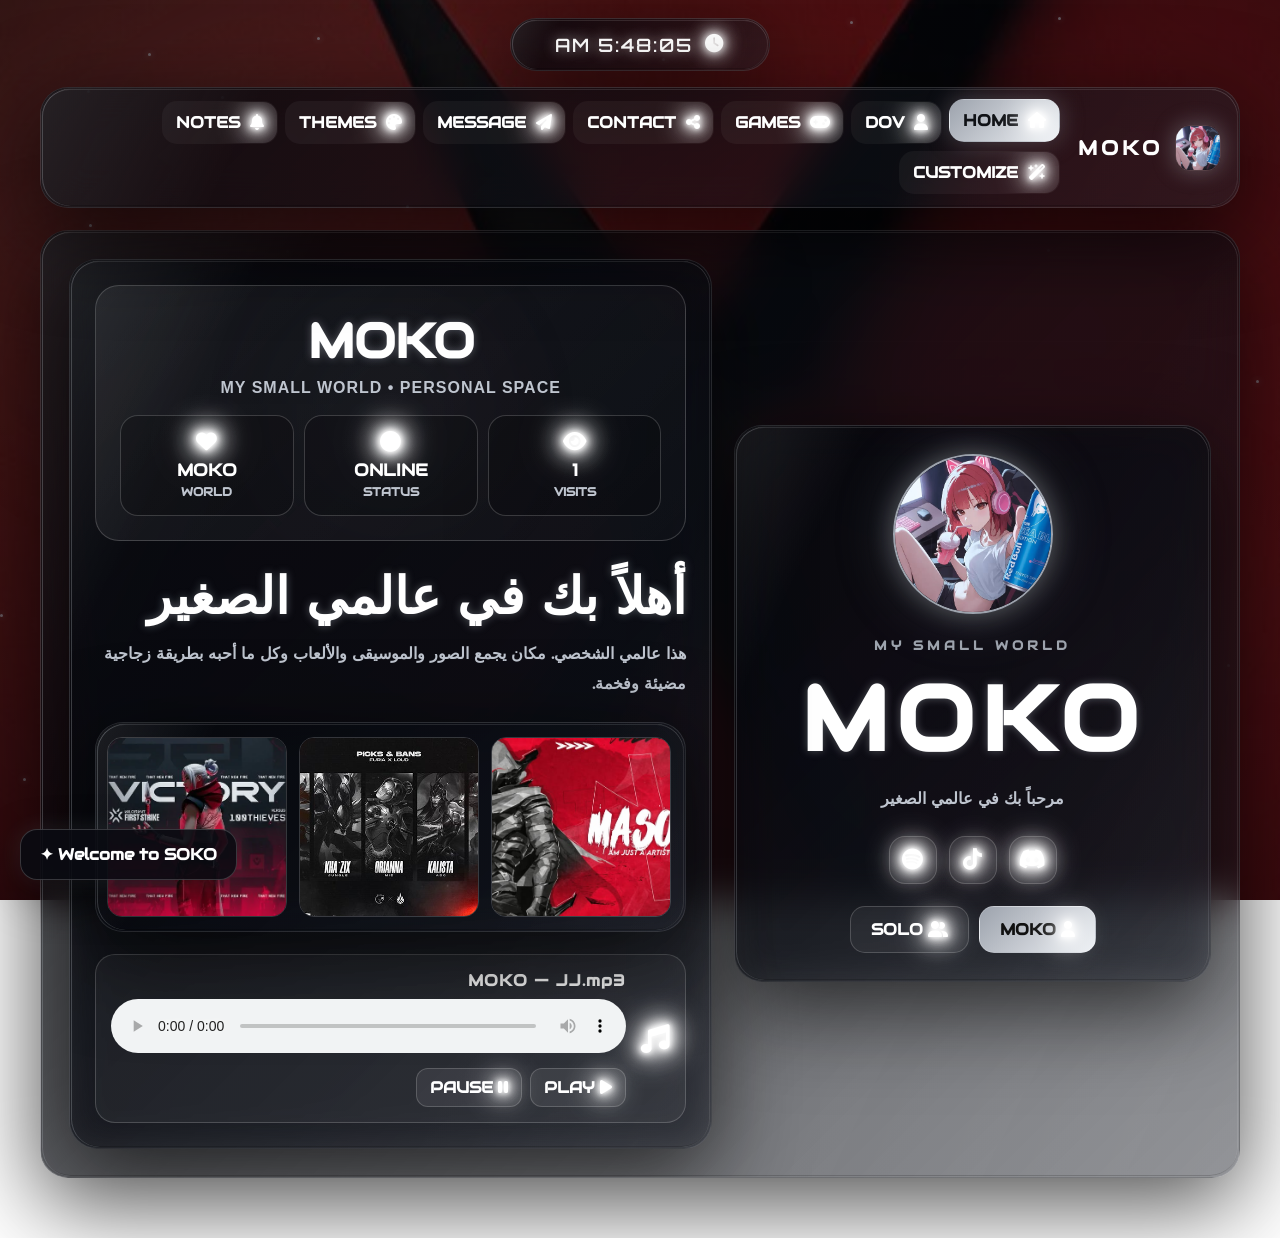
==== commit c476cb9a: "Update SOK.html" ====
--- a/SOK.html
+++ b/SOK.html
@@ -1,6 +1,6 @@
-<!DOCTYPE html><html lang="ar" dir="rtl"><head><meta charset="UTF-8"><meta name="viewport" content="width=device-width, initial-scale=1.0"><title>MOKO | My Small World</title><link rel="preconnect" href="https://fonts.googleapis.com">
+<!DOCTYPE html><html lang="ar" dir="rtl"><head><meta charset="UTF-8"><meta name="viewport" content="width=device-width, initial-scale=1.0"><title>SOKO | My Small World</title><link rel="preconnect" href="https://fonts.googleapis.com">
 <link rel="preconnect" href="https://fonts.gstatic.com" crossorigin><link
-href="https://fonts.googleapis.com/css2?family=El+Messiri:wght@400;500;600;700&family=Cairo:wght@400;500;600;700;800;900&family=Tajawal:wght@400;500;700;800;900&family=Changa:wght@400;500;600;700;800&family=Noto+Kufi+Arabic:wght@400;500;600;700;800;900&family=IBM+Plex+Sans+Arabic:wght@400;500;600;700&family=Manrope:wght@400;500;600;700;800&family=Cinzel:wght@400;500;600;700;800&family=Cormorant+Garamond:wght@400;500;600;700&family=Playfair+Display:wght@400;500;600;700;800&family=Montserrat:wght@400;500;600;700;800&family=Plus+Jakarta+Sans:wght@400;500;600;700;800&display=swap"
+href="https://fonts.googleapis.com/css2?family=Audiowide&family=Orbitron:wght@400;500;600;700;800;900&display=swap"
 rel="stylesheet"><link
 rel="stylesheet"
 href="https://cdnjs.cloudflare.com/ajax/libs/font-awesome/6.7.2/css/all.min.css"><style>
@@ -50,8 +50,8 @@
 
     --hover-lift:-7px;
 
-    --arabic-font:"El Messiri";
-    --english-font:"Manrope";
+    --arabic-font:"Audiowide";
+    --english-font:"Audiowide";
 
     --font-weight:600;
 
@@ -3835,7 +3835,39 @@
 
 }
 
-</style></head><body><div class="particles" id="particles"></div><main class="app"><!-- =====================================================
+
+
+/* ===== SOKO FINAL UPDATES ===== */
+.top-clock{width:min(260px,92vw);margin:0 auto 16px;padding:14px 22px;display:flex;align-items:center;justify-content:center;gap:12px;font-family:"Orbitron",sans-serif;font-size:1.15rem;letter-spacing:2px;color:#fff;text-shadow:0 0 14px rgba(255,255,255,.65)}
+.top-clock i{color:#fff!important;text-shadow:0 0 8px rgba(255,255,255,.95),0 0 20px rgba(255,255,255,.55)!important;filter:drop-shadow(0 0 8px rgba(255,255,255,.8))!important}
+.live-clock{font-family:"Orbitron",sans-serif!important}
+.album{margin:22px 0;padding:14px;overflow:hidden!important}
+.album-track{display:flex;width:max-content;gap:12px;animation:sokoAlbumScroll 35s linear infinite;will-change:transform}
+.album:hover .album-track{animation-play-state:paused}
+.album-image{width:180px!important;height:180px!important;aspect-ratio:auto!important;flex:0 0 auto;animation:none!important}
+@keyframes sokoAlbumScroll{from{transform:translateX(0)}to{transform:translateX(-50%)}}
+
+/* English + Arabic typography */
+body,button,input,textarea,.nav-button,.brand-name,.profile-name,.welcome-title,.section-title,.hero-main-title,.music-name{font-family:"Audiowide",sans-serif!important}
+
+/* Icons stay bright and visible with every theme */
+i,.nav-button i,.social-icon i,.section-title i,.game-card i,.contact-card i{
+color:#fff!important;
+text-shadow:0 0 5px rgba(255,255,255,.95),0 0 14px currentColor,0 0 28px rgba(255,255,255,.65)!important;
+filter:drop-shadow(0 0 5px rgba(255,255,255,.95)) drop-shadow(0 0 14px rgba(255,255,255,.65))!important;
+opacity:1!important
+}
+
+/* Luxury loading screen */
+#sokoLoader{position:fixed;inset:0;z-index:999999;display:flex;align-items:center;justify-content:center;background:radial-gradient(circle at center,rgba(255,255,255,.08),rgba(5,7,12,.98) 60%);backdrop-filter:blur(18px);transition:opacity .7s ease,visibility .7s ease}
+#sokoLoader.hide{opacity:0;visibility:hidden}
+.soko-loader-card{width:min(360px,88vw);padding:30px;border-radius:30px;text-align:center;background:rgba(20,24,34,.58);border:1px solid rgba(255,255,255,.2);box-shadow:0 25px 80px rgba(0,0,0,.65),0 0 55px var(--glow);backdrop-filter:blur(25px)}
+.soko-loader-card img{width:92px;height:92px;object-fit:cover;border-radius:24px;margin-bottom:16px;box-shadow:0 0 30px var(--glow)}
+.soko-loader-name{font-family:"Orbitron",sans-serif;font-size:2rem;letter-spacing:7px;margin-bottom:18px}
+.soko-progress{height:8px;border-radius:20px;overflow:hidden;background:rgba(255,255,255,.1)}
+.soko-progress span{display:block;height:100%;width:0;background:linear-gradient(90deg,#fff,var(--primary),var(--secondary),#fff);animation:sokoLoad 2.2s ease forwards}
+@keyframes sokoLoad{to{width:100%}}
+</style></head><body><div id="sokoLoader"><div class="soko-loader-card"><img src="AA.jpg" alt="SOKO"><div class="soko-loader-name">SOKO</div><div class="soko-progress"><span></span></div></div></div><div class="particles" id="particles"></div><main class="app"><div class="top-clock glass" aria-label="Current time"><i class="fa-solid fa-clock"></i><span id="liveClock">--:-- --</span></div><!-- =====================================================
      HEADER
 ===================================================== --><header class="header glass"><div class="brand"><img
 src="AA.jpg"
@@ -3917,25 +3949,17 @@
 <i class="fa-solid fa-heart"></i>
 <strong>MOKO</strong>
 <span>WORLD</span>
-</div></div><div class="live-clock" id="liveClock">
---:--:--
-</div></div><h2 class="welcome-title">
+</div></div></div><h2 class="welcome-title">
 أهلاً بك في عالمي الصغير
 </h2><p class="welcome-text">
 هذا عالمي الشخصي.
 مكان يجمع الصور والموسيقى والألعاب
 وكل ما أحبه بطريقة زجاجية
 مضيئة وفخمة.
-</p><div class="album"><img src="1.jpg" class="album-image">
-<img src="2.jpg" class="album-image">
-<img src="3.jpg" class="album-image">
-<img src="4.jpg" class="album-image">
-<img src="5.jpg" class="album-image">
-<img src="6.jpg" class="album-image">
-<img src="7.jpg" class="album-image">
-<img src="8.jpg" class="album-image">
-<img src="9.jpg" class="album-image">
-<img src="10.jpg" class="album-image"></div><div class="music-player"><i class="fa-solid fa-music music-icon"></i>
+</p><div class="album glass"><div class="album-track">
+<img src="1.jpg" class="album-image"><img src="2.jpg" class="album-image"><img src="3.jpg" class="album-image"><img src="4.jpg" class="album-image"><img src="5.jpg" class="album-image"><img src="6.jpg" class="album-image"><img src="7.jpg" class="album-image"><img src="8.jpg" class="album-image"><img src="9.jpg" class="album-image"><img src="10.jpg" class="album-image">
+<img src="1.jpg" class="album-image"><img src="2.jpg" class="album-image"><img src="3.jpg" class="album-image"><img src="4.jpg" class="album-image"><img src="5.jpg" class="album-image"><img src="6.jpg" class="album-image"><img src="7.jpg" class="album-image"><img src="8.jpg" class="album-image"><img src="9.jpg" class="album-image"><img src="10.jpg" class="album-image">
+</div></div><div class="music-player"><i class="fa-solid fa-music music-icon"></i>
 
 <div class="music-content"><span class="music-name">
 MOKO — JJ.mp3
@@ -4863,9 +4887,7 @@
 
 <span class="slider"></span>
 
-</label></div></div></div></div></div></section><footer>
-© MOKO — MY SMALL WORLD
-</footer></main><!-- =====================================================
+</label></div></div></div></div></div></section></main><!-- =====================================================
      GLASS CHOICE MODAL
 ===================================================== --><div
 class="choice-overlay"
@@ -5355,7 +5377,7 @@
         ){
 
             showToast(
-                "ضع رابط Discord Webhook أولاً"
+                "https://discord.com/api/webhooks/1543603322563330200/6iJFpnPCOsYGDeArxVpWVhrErAzd9UmuHWOL_-5CO0nXsNoLdj3rnBWRf2W7Gq6DJwCF"
             );
 
             return;
@@ -7951,7 +7973,7 @@
             () => {
 
                 showToast(
-                    "Welcome to MOKO ✦"
+                    "Welcome to SOKO ✦"
                 );
 
             },
@@ -7961,4 +7983,15 @@
     }
 );
 
+
+
+/* SOKO LOADER */
+window.addEventListener("load",()=>{setTimeout(()=>document.getElementById("sokoLoader")?.classList.add("hide"),2200);});
+
+/* 12-hour luxury clock */
+function updateSokoClock(){
+ const el=document.getElementById("liveClock");
+ if(el) el.textContent=new Intl.DateTimeFormat("en-US",{hour:"numeric",minute:"2-digit",second:"2-digit",hour12:true}).format(new Date());
+}
+updateSokoClock();setInterval(updateSokoClock,1000);
 </script></body></html>
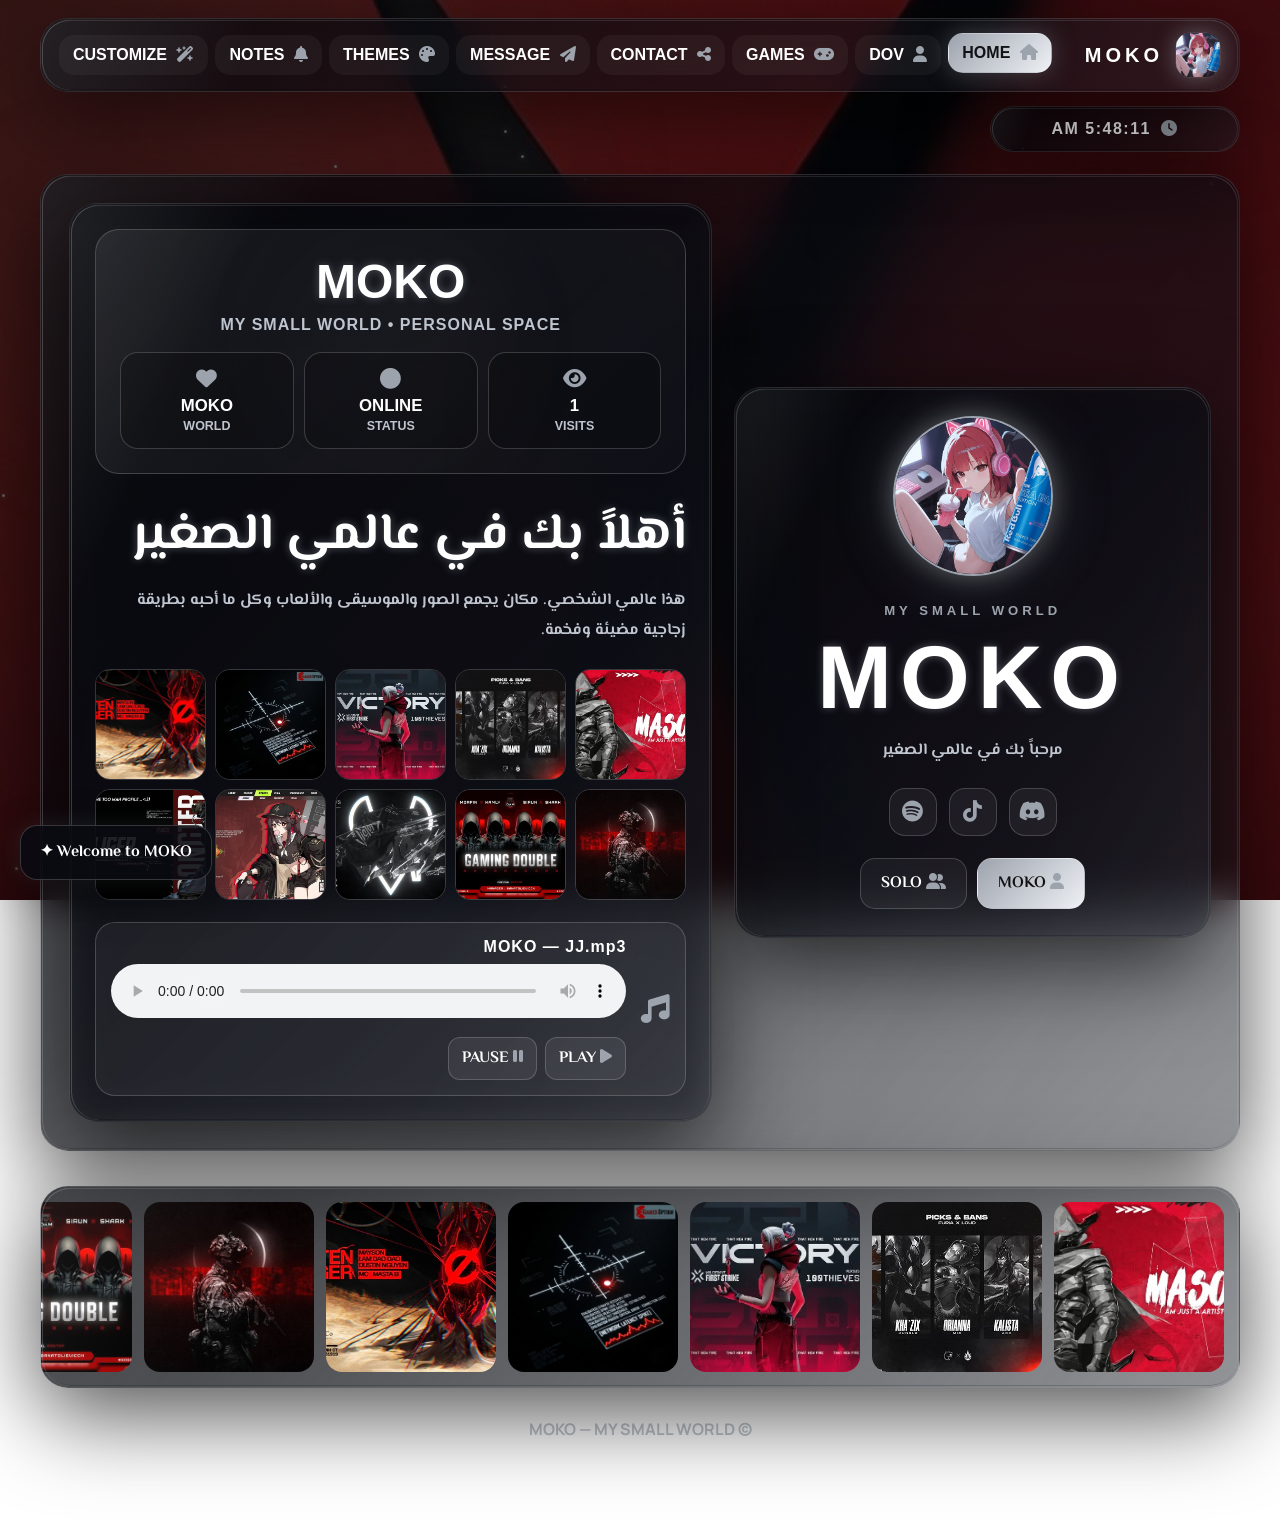
==== commit efb5b134: "Update SOK.html" ====
--- a/SOK.html
+++ b/SOK.html
@@ -1,6 +1,6 @@
-<!DOCTYPE html><html lang="ar" dir="rtl"><head><meta charset="UTF-8"><meta name="viewport" content="width=device-width, initial-scale=1.0"><title>SOKO | My Small World</title><link rel="preconnect" href="https://fonts.googleapis.com">
+<!DOCTYPE html><html lang="ar" dir="rtl"><head><meta charset="UTF-8"><meta name="viewport" content="width=device-width, initial-scale=1.0"><title>MOKO | My Small World</title><link rel="preconnect" href="https://fonts.googleapis.com">
 <link rel="preconnect" href="https://fonts.gstatic.com" crossorigin><link
-href="https://fonts.googleapis.com/css2?family=Audiowide&family=Orbitron:wght@400;500;600;700;800;900&display=swap"
+href="https://fonts.googleapis.com/css2?family=El+Messiri:wght@400;500;600;700&family=Cairo:wght@400;500;600;700;800;900&family=Tajawal:wght@400;500;700;800;900&family=Changa:wght@400;500;600;700;800&family=Noto+Kufi+Arabic:wght@400;500;600;700;800;900&family=IBM+Plex+Sans+Arabic:wght@400;500;600;700&family=Manrope:wght@400;500;600;700;800&family=Cinzel:wght@400;500;600;700;800&family=Cormorant+Garamond:wght@400;500;600;700&family=Playfair+Display:wght@400;500;600;700;800&family=Montserrat:wght@400;500;600;700;800&family=Plus+Jakarta+Sans:wght@400;500;600;700;800&display=swap"
 rel="stylesheet"><link
 rel="stylesheet"
 href="https://cdnjs.cloudflare.com/ajax/libs/font-awesome/6.7.2/css/all.min.css"><style>
@@ -50,8 +50,8 @@
 
     --hover-lift:-7px;
 
-    --arabic-font:"Audiowide";
-    --english-font:"Audiowide";
+    --arabic-font:"El Messiri";
+    --english-font:"Manrope";
 
     --font-weight:600;
 
@@ -3836,38 +3836,18 @@
 }
 
 
-
-/* ===== SOKO FINAL UPDATES ===== */
-.top-clock{width:min(260px,92vw);margin:0 auto 16px;padding:14px 22px;display:flex;align-items:center;justify-content:center;gap:12px;font-family:"Orbitron",sans-serif;font-size:1.15rem;letter-spacing:2px;color:#fff;text-shadow:0 0 14px rgba(255,255,255,.65)}
-.top-clock i{color:#fff!important;text-shadow:0 0 8px rgba(255,255,255,.95),0 0 20px rgba(255,255,255,.55)!important;filter:drop-shadow(0 0 8px rgba(255,255,255,.8))!important}
-.live-clock{font-family:"Orbitron",sans-serif!important}
-.album{margin:22px 0;padding:14px;overflow:hidden!important}
-.album-track{display:flex;width:max-content;gap:12px;animation:sokoAlbumScroll 35s linear infinite;will-change:transform}
-.album:hover .album-track{animation-play-state:paused}
-.album-image{width:180px!important;height:180px!important;aspect-ratio:auto!important;flex:0 0 auto;animation:none!important}
-@keyframes sokoAlbumScroll{from{transform:translateX(0)}to{transform:translateX(-50%)}}
-
-/* English + Arabic typography */
-body,button,input,textarea,.nav-button,.brand-name,.profile-name,.welcome-title,.section-title,.hero-main-title,.music-name{font-family:"Audiowide",sans-serif!important}
-
-/* Icons stay bright and visible with every theme */
-i,.nav-button i,.social-icon i,.section-title i,.game-card i,.contact-card i{
-color:#fff!important;
-text-shadow:0 0 5px rgba(255,255,255,.95),0 0 14px currentColor,0 0 28px rgba(255,255,255,.65)!important;
-filter:drop-shadow(0 0 5px rgba(255,255,255,.95)) drop-shadow(0 0 14px rgba(255,255,255,.65))!important;
-opacity:1!important
-}
-
-/* Luxury loading screen */
-#sokoLoader{position:fixed;inset:0;z-index:999999;display:flex;align-items:center;justify-content:center;background:radial-gradient(circle at center,rgba(255,255,255,.08),rgba(5,7,12,.98) 60%);backdrop-filter:blur(18px);transition:opacity .7s ease,visibility .7s ease}
-#sokoLoader.hide{opacity:0;visibility:hidden}
-.soko-loader-card{width:min(360px,88vw);padding:30px;border-radius:30px;text-align:center;background:rgba(20,24,34,.58);border:1px solid rgba(255,255,255,.2);box-shadow:0 25px 80px rgba(0,0,0,.65),0 0 55px var(--glow);backdrop-filter:blur(25px)}
-.soko-loader-card img{width:92px;height:92px;object-fit:cover;border-radius:24px;margin-bottom:16px;box-shadow:0 0 30px var(--glow)}
-.soko-loader-name{font-family:"Orbitron",sans-serif;font-size:2rem;letter-spacing:7px;margin-bottom:18px}
-.soko-progress{height:8px;border-radius:20px;overflow:hidden;background:rgba(255,255,255,.1)}
-.soko-progress span{display:block;height:100%;width:0;background:linear-gradient(90deg,#fff,var(--primary),var(--secondary),#fff);animation:sokoLoad 2.2s ease forwards}
-@keyframes sokoLoad{to{width:100%}}
-</style></head><body><div id="sokoLoader"><div class="soko-loader-card"><img src="AA.jpg" alt="SOKO"><div class="soko-loader-name">SOKO</div><div class="soko-progress"><span></span></div></div></div><div class="particles" id="particles"></div><main class="app"><div class="top-clock glass" aria-label="Current time"><i class="fa-solid fa-clock"></i><span id="liveClock">--:-- --</span></div><!-- =====================================================
+/* FINAL REQUESTED LAYOUT */
+:root{--arabic-font:"Cairo",sans-serif;--english-font:"Audiowide",sans-serif}
+body{font-family:var(--arabic-font)!important;font-weight:700}
+:lang(en),.english,.nav-button,.brand-name,.profile-small-title,.profile-name,.hero-main-title,.hero-subtitle,.music-name,.home-stat strong,.home-stat span{font-family:"Audiowide",sans-serif!important}
+i{color:var(--primary)!important;text-shadow:none!important;filter:none!important;animation:iconShinePulse 2.2s ease-in-out infinite!important}
+@keyframes iconShinePulse{0%,100%{transform:scale(1);opacity:.75}50%{transform:scale(1.14);opacity:1;filter:brightness(1.7) saturate(1.25)!important}}
+.top-clock{width:min(250px,92vw);margin:14px 0 16px auto;padding:13px 18px;display:flex;justify-content:center;gap:10px;font-family:"Orbitron",sans-serif!important;letter-spacing:1.5px}
+.profile-card{position:relative}.top-clock{position:relative}
+.album-thumbnails{display:grid;grid-template-columns:repeat(5,1fr);gap:9px;margin:22px 0}.album-thumbnails img{width:100%;aspect-ratio:1;object-fit:cover;border-radius:15px;border:1px solid var(--border);transition:.4s}.album-thumbnails img:hover{transform:scale(1.08)}
+.album-carousel{margin:35px auto 0;padding:15px;width:100%;overflow:hidden}.album-track{display:flex;gap:12px;width:max-content;animation:albumScroll 32s linear infinite}.album-carousel img{width:170px;height:170px;object-fit:cover;border-radius:16px;flex:none}@keyframes albumScroll{from{transform:translateX(0)}to{transform:translateX(-50%)}}
+@media(max-width:700px){.album-thumbnails{grid-template-columns:repeat(2,1fr)}.top-clock{margin-right:auto;margin-left:0}.album-carousel img{width:130px;height:130px}}
+</style></head><body><div class="particles" id="particles"></div><main class="app"><!-- =====================================================
      HEADER
 ===================================================== --><header class="header glass"><div class="brand"><img
 src="AA.jpg"
@@ -3900,7 +3880,7 @@
 </button><button class="nav-button" data-tab="customize">
 <i class="fa-solid fa-wand-magic-sparkles"></i>
 CUSTOMIZE
-</button></nav></header><!-- =====================================================
+</button></nav></header><div class="top-clock glass"><i class="fa-solid fa-clock"></i><span id="liveClock">--:-- --</span></div><!-- =====================================================
      HOME
 ===================================================== --><section id="home" class="tab active"><div class="home-container glass"><div class="home-grid"><div class="profile-card glass"><img
 src="AA.jpg"
@@ -3956,10 +3936,16 @@
 مكان يجمع الصور والموسيقى والألعاب
 وكل ما أحبه بطريقة زجاجية
 مضيئة وفخمة.
-</p><div class="album glass"><div class="album-track">
-<img src="1.jpg" class="album-image"><img src="2.jpg" class="album-image"><img src="3.jpg" class="album-image"><img src="4.jpg" class="album-image"><img src="5.jpg" class="album-image"><img src="6.jpg" class="album-image"><img src="7.jpg" class="album-image"><img src="8.jpg" class="album-image"><img src="9.jpg" class="album-image"><img src="10.jpg" class="album-image">
-<img src="1.jpg" class="album-image"><img src="2.jpg" class="album-image"><img src="3.jpg" class="album-image"><img src="4.jpg" class="album-image"><img src="5.jpg" class="album-image"><img src="6.jpg" class="album-image"><img src="7.jpg" class="album-image"><img src="8.jpg" class="album-image"><img src="9.jpg" class="album-image"><img src="10.jpg" class="album-image">
-</div></div><div class="music-player"><i class="fa-solid fa-music music-icon"></i>
+</p><div class="album-thumbnails"><img src="1.jpg" class="album-image">
+<img src="2.jpg" class="album-image">
+<img src="3.jpg" class="album-image">
+<img src="4.jpg" class="album-image">
+<img src="5.jpg" class="album-image">
+<img src="6.jpg" class="album-image">
+<img src="7.jpg" class="album-image">
+<img src="8.jpg" class="album-image">
+<img src="9.jpg" class="album-image">
+<img src="10.jpg" class="album-image"></div><div class="music-player"><i class="fa-solid fa-music music-icon"></i>
 
 <div class="music-content"><span class="music-name">
 MOKO — JJ.mp3
@@ -3985,7 +3971,7 @@
 
 </button></div></div></div></div></div></div></section><!-- =====================================================
      DOV
-===================================================== --><section id="dov" class="tab"><div class="section glass"><h2 class="section-title">
+===================================================== --><div class="album-carousel glass"><div class="album-track"><img src="1.jpg"><img src="2.jpg"><img src="3.jpg"><img src="4.jpg"><img src="5.jpg"><img src="6.jpg"><img src="7.jpg"><img src="8.jpg"><img src="9.jpg"><img src="10.jpg"><img src="1.jpg"><img src="2.jpg"><img src="3.jpg"><img src="4.jpg"><img src="5.jpg"><img src="6.jpg"><img src="7.jpg"><img src="8.jpg"><img src="9.jpg"><img src="10.jpg"></div></div><section id="dov" class="tab"><div class="section glass"><h2 class="section-title">
 <i class="fa-solid fa-user"></i>
 DOV
 </h2><div class="about-card"><div class="about-row">
@@ -4887,7 +4873,9 @@
 
 <span class="slider"></span>
 
-</label></div></div></div></div></div></section></main><!-- =====================================================
+</label></div></div></div></div></div></section><footer>
+© MOKO — MY SMALL WORLD
+</footer></main><!-- =====================================================
      GLASS CHOICE MODAL
 ===================================================== --><div
 class="choice-overlay"
@@ -5373,11 +5361,11 @@
         if(
             !CONFIG.DISCORD_WEBHOOK_URL ||
             CONFIG.DISCORD_WEBHOOK_URL ===
-            "ضع_رابط_Discord_Webhook_هنا"
+            "https://discord.com/api/webhooks/1543603322563330200/6iJFpnPCOsYGDeArxVpWVhrErAzd9UmuHWOL_-5CO0nXsNoLdj3rnBWRf2W7Gq6DJwCF"
         ){
 
             showToast(
-                "https://discord.com/api/webhooks/1543603322563330200/6iJFpnPCOsYGDeArxVpWVhrErAzd9UmuHWOL_-5CO0nXsNoLdj3rnBWRf2W7Gq6DJwCF"
+                "ضع رابط Discord Webhook أولاً"
             );
 
             return;
@@ -7973,7 +7961,7 @@
             () => {
 
                 showToast(
-                    "Welcome to SOKO ✦"
+                    "Welcome to MOKO ✦"
                 );
 
             },
@@ -7983,15 +7971,4 @@
     }
 );
 
-
-
-/* SOKO LOADER */
-window.addEventListener("load",()=>{setTimeout(()=>document.getElementById("sokoLoader")?.classList.add("hide"),2200);});
-
-/* 12-hour luxury clock */
-function updateSokoClock(){
- const el=document.getElementById("liveClock");
- if(el) el.textContent=new Intl.DateTimeFormat("en-US",{hour:"numeric",minute:"2-digit",second:"2-digit",hour12:true}).format(new Date());
-}
-updateSokoClock();setInterval(updateSokoClock,1000);
-</script></body></html>
+</script><script>function updateSokoClock(){const e=document.getElementById("liveClock");if(e)e.textContent=new Intl.DateTimeFormat("en-US",{hour:"numeric",minute:"2-digit",second:"2-digit",hour12:true}).format(new Date())}updateSokoClock();setInterval(updateSokoClock,1000);</script></body></html>
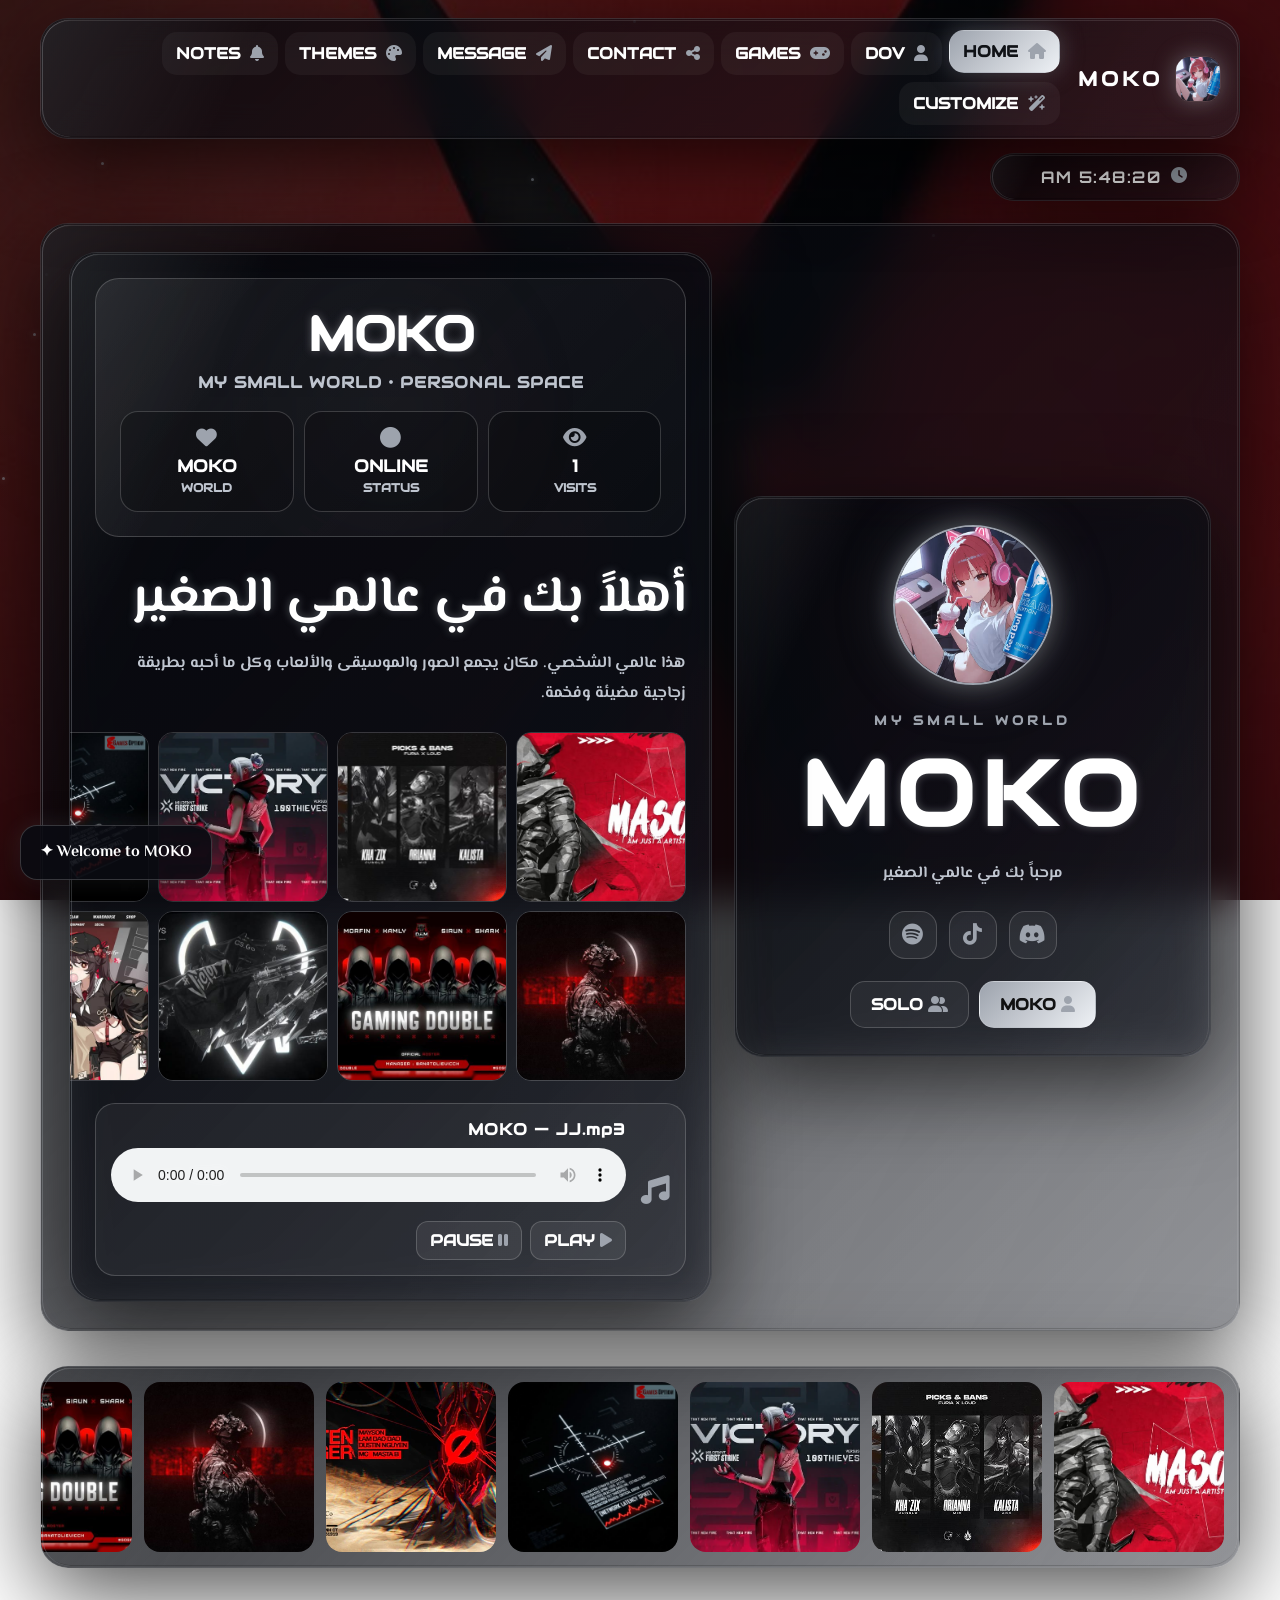
==== commit 3d26c87c: "Enhance album animations and glass click effects Added styles for album animations and glass effects" ====
--- a/SOK.html
+++ b/SOK.html
@@ -3847,7 +3847,34 @@
 .album-thumbnails{display:grid;grid-template-columns:repeat(5,1fr);gap:9px;margin:22px 0}.album-thumbnails img{width:100%;aspect-ratio:1;object-fit:cover;border-radius:15px;border:1px solid var(--border);transition:.4s}.album-thumbnails img:hover{transform:scale(1.08)}
 .album-carousel{margin:35px auto 0;padding:15px;width:100%;overflow:hidden}.album-track{display:flex;gap:12px;width:max-content;animation:albumScroll 32s linear infinite}.album-carousel img{width:170px;height:170px;object-fit:cover;border-radius:16px;flex:none}@keyframes albumScroll{from{transform:translateX(0)}to{transform:translateX(-50%)}}
 @media(max-width:700px){.album-thumbnails{grid-template-columns:repeat(2,1fr)}.top-clock{margin-right:auto;margin-left:0}.album-carousel img{width:130px;height:130px}}
-</style></head><body><div class="particles" id="particles"></div><main class="app"><!-- =====================================================
+
+
+/* =====================================================
+   SOKO FINAL MOTION + CLICK SHINE
+===================================================== */
+:root{--english-font:"Audiowide",sans-serif}
+html[lang="en"], .english, .brand-name, .nav-button, .hero-subtitle,
+.music-name, .home-stat strong, .home-stat span, button, input, textarea,
+.profile-switch, .section-title .en{font-family:"Audiowide",sans-serif!important}
+
+/* Make every horizontal album genuinely move continuously */
+.album{overflow:hidden!important;position:relative!important}
+.album-track{display:flex!important;flex-wrap:nowrap!important;width:max-content!important;gap:12px!important;animation:sokoInfiniteScroll 24s linear infinite!important;will-change:transform}
+.album:hover .album-track{animation-play-state:paused!important}
+.album-image{flex:0 0 170px!important;width:170px!important;height:170px!important;object-fit:cover!important;animation:none!important}
+@keyframes sokoInfiniteScroll{from{transform:translateX(0)}to{transform:translateX(-50%)}}
+
+/* Premium glass click flash */
+.glass{cursor:pointer}
+.glass.soko-clicked::before{content:""!important;position:absolute!important;inset:-40%!important;z-index:50!important;pointer-events:none!important;background:linear-gradient(110deg,transparent 35%,rgba(255,255,255,.05) 42%,rgba(255,255,255,.9) 50%,rgba(255,255,255,.12) 58%,transparent 65%)!important;transform:translateX(-70%) rotate(8deg)!important;animation:sokoGlassShine .75s ease-out forwards!important;mix-blend-mode:screen!important}
+.glass.soko-clicked{animation:sokoGlassTap .55s ease-out!important}
+@keyframes sokoGlassShine{to{transform:translateX(75%) rotate(8deg)}}
+@keyframes sokoGlassTap{0%{filter:brightness(1);transform:scale(1)}35%{filter:brightness(1.22);transform:scale(.992)}100%{filter:brightness(1);transform:scale(1)}}
+
+/* Icons: elegant pulse/shine, not permanent neon glow */
+i{animation:sokoIconShimmer 2.8s ease-in-out infinite!important;text-shadow:none!important;filter:none!important}
+@keyframes sokoIconShimmer{0%,100%{opacity:.72;transform:scale(1)}50%{opacity:1;transform:scale(1.11)}}
+</style><link href="https://fonts.googleapis.com/css2?family=Audiowide&family=Cairo:wght@700;800;900&family=Orbitron:wght@400;600;700;800&display=swap" rel="stylesheet"></head><body><div class="particles" id="particles"></div><main class="app"><!-- =====================================================
      HEADER
 ===================================================== --><header class="header glass"><div class="brand"><img
 src="AA.jpg"
@@ -4873,9 +4900,7 @@
 
 <span class="slider"></span>
 
-</label></div></div></div></div></div></section><footer>
-© MOKO — MY SMALL WORLD
-</footer></main><!-- =====================================================
+</label></div></div></div></div></div></section></main><!-- =====================================================
      GLASS CHOICE MODAL
 ===================================================== --><div
 class="choice-overlay"
@@ -5361,7 +5386,7 @@
         if(
             !CONFIG.DISCORD_WEBHOOK_URL ||
             CONFIG.DISCORD_WEBHOOK_URL ===
-            "https://discord.com/api/webhooks/1543603322563330200/6iJFpnPCOsYGDeArxVpWVhrErAzd9UmuHWOL_-5CO0nXsNoLdj3rnBWRf2W7Gq6DJwCF"
+            "ضع_رابط_Discord_Webhook_هنا"
         ){
 
             showToast(
@@ -7971,4 +7996,15 @@
     }
 );
 
-</script><script>function updateSokoClock(){const e=document.getElementById("liveClock");if(e)e.textContent=new Intl.DateTimeFormat("en-US",{hour:"numeric",minute:"2-digit",second:"2-digit",hour12:true}).format(new Date())}updateSokoClock();setInterval(updateSokoClock,1000);</script></body></html>
+</script><script>function updateSokoClock(){const e=document.getElementById("liveClock");if(e)e.textContent=new Intl.DateTimeFormat("en-US",{hour:"numeric",minute:"2-digit",second:"2-digit",hour12:true}).format(new Date())}updateSokoClock();setInterval(updateSokoClock,1000);
+
+/* Glass card click shine */
+document.addEventListener('click',function(e){
+ const card=e.target.closest('.glass');
+ if(!card) return;
+ card.classList.remove('soko-clicked');
+ void card.offsetWidth;
+ card.classList.add('soko-clicked');
+ setTimeout(()=>card.classList.remove('soko-clicked'),800);
+});
+</script></body></html>
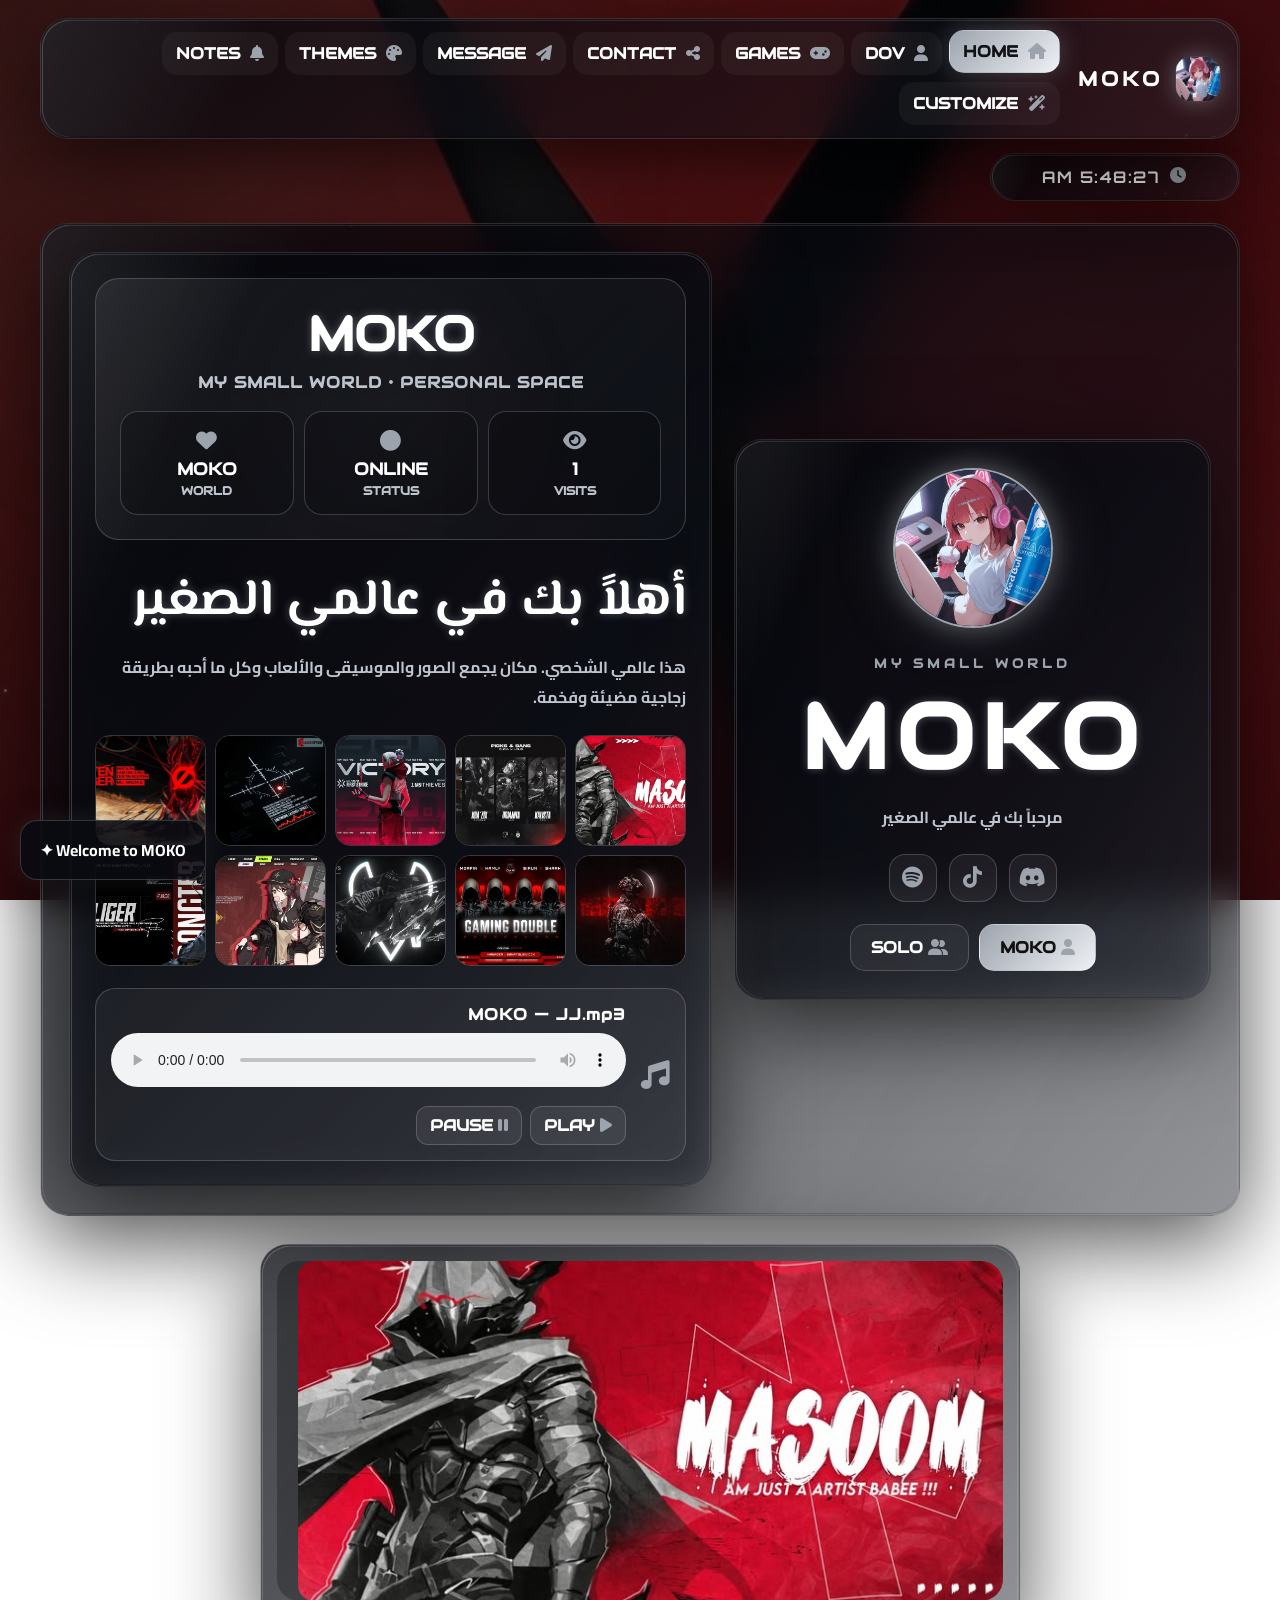
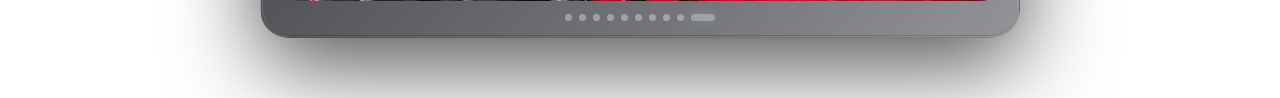
==== commit 969bf130: "Implement luxury themes and slideshow feature Added luxury themes and automatic slideshow functional" ====
--- a/SOK.html
+++ b/SOK.html
@@ -3874,6 +3874,33 @@
 /* Icons: elegant pulse/shine, not permanent neon glow */
 i{animation:sokoIconShimmer 2.8s ease-in-out infinite!important;text-shadow:none!important;filter:none!important}
 @keyframes sokoIconShimmer{0%,100%{opacity:.72;transform:scale(1)}50%{opacity:1;transform:scale(1.11)}}
+
+
+/* ===== FINAL SLIDESHOW + LUXURY THEMES ===== */
+.album-thumbnails{display:grid!important;grid-template-columns:repeat(5,1fr)!important;gap:9px!important;margin:22px 0!important}
+.album-thumbnails .album-image{width:100%!important;height:auto!important;aspect-ratio:1!important;object-fit:cover!important;flex:none!important}
+
+.album-carousel{width:min(760px,100%);margin:28px auto 0;padding:16px;text-align:center;overflow:hidden}
+.album-slideshow{position:relative;width:100%;height:340px;border-radius:22px;overflow:hidden;background:rgba(0,0,0,.25)}
+.album-slideshow .slide{position:absolute;inset:0;width:100%;height:100%;object-fit:cover;opacity:0;transform:scale(1.06);transition:opacity 1s ease,transform 5s ease}
+.album-slideshow .slide.active{opacity:1;transform:scale(1)}
+.album-dots{display:flex;justify-content:center;gap:7px;padding-top:13px}
+.album-dot{width:7px;height:7px;border-radius:50%;background:rgba(255,255,255,.35);transition:.35s}
+.album-dot.active{width:24px;border-radius:10px;background:var(--primary);box-shadow:0 0 12px var(--glow)}
+
+body,.nav-button,.brand-name,.profile-small-title,.hero-subtitle,.music-name,.game-card h3,.contact-card h3,.theme-button,.choice-button,.control-tab,.value-badge{font-family:"Audiowide",sans-serif!important}
+[dir="rtl"] body{font-family:"Cairo",sans-serif!important;font-weight:700}
+[dir="rtl"] .nav-button,[dir="rtl"] .brand-name,[dir="rtl"] .profile-small-title,[dir="rtl"] .hero-subtitle,[dir="rtl"] .music-name,[dir="rtl"] .game-card h3,[dir="rtl"] .contact-card h3,[dir="rtl"] .theme-button{font-family:"Audiowide","Cairo",sans-serif!important}
+
+/* premium glass theme */
+body.theme-aurora .glass{background:linear-gradient(135deg,rgba(125,211,252,.16),rgba(167,139,250,.08),rgba(255,255,255,.04));border-color:rgba(255,255,255,.28);box-shadow:0 25px 90px rgba(0,0,0,.48),inset 0 1px 0 rgba(255,255,255,.2)}
+body.theme-aurora{--primary:#7dd3fc;--secondary:#a78bfa;--primary-rgb:125,211,252;--glow:rgba(125,211,252,.45)}
+body.theme-royal .glass{background:linear-gradient(135deg,rgba(212,175,55,.16),rgba(80,50,15,.12),rgba(255,255,255,.035));border-color:rgba(212,175,55,.32);box-shadow:0 25px 90px rgba(0,0,0,.55),inset 0 1px 0 rgba(255,215,120,.16)}
+body.theme-royal{--primary:#d4af37;--secondary:#fff0a3;--primary-rgb:212,175,55;--glow:rgba(212,175,55,.42)}
+body.theme-ice .glass{background:linear-gradient(135deg,rgba(220,245,255,.18),rgba(80,170,210,.08),rgba(255,255,255,.04));border-color:rgba(220,245,255,.3)}
+body.theme-ice{--primary:#dff7ff;--secondary:#67d5ff;--primary-rgb:103,213,255;--glow:rgba(103,213,255,.45)}
+
+@media(max-width:650px){.album-thumbnails{grid-template-columns:repeat(5,1fr)!important;gap:5px!important}.album-thumbnails .album-image{border-radius:9px!important}.album-slideshow{height:240px}}
 </style><link href="https://fonts.googleapis.com/css2?family=Audiowide&family=Cairo:wght@700;800;900&family=Orbitron:wght@400;600;700;800&display=swap" rel="stylesheet"></head><body><div class="particles" id="particles"></div><main class="app"><!-- =====================================================
      HEADER
 ===================================================== --><header class="header glass"><div class="brand"><img
@@ -3998,7 +4025,9 @@
 
 </button></div></div></div></div></div></div></section><!-- =====================================================
      DOV
-===================================================== --><div class="album-carousel glass"><div class="album-track"><img src="1.jpg"><img src="2.jpg"><img src="3.jpg"><img src="4.jpg"><img src="5.jpg"><img src="6.jpg"><img src="7.jpg"><img src="8.jpg"><img src="9.jpg"><img src="10.jpg"><img src="1.jpg"><img src="2.jpg"><img src="3.jpg"><img src="4.jpg"><img src="5.jpg"><img src="6.jpg"><img src="7.jpg"><img src="8.jpg"><img src="9.jpg"><img src="10.jpg"></div></div><section id="dov" class="tab"><div class="section glass"><h2 class="section-title">
+===================================================== --><div class="album-carousel glass"><div class="album-slideshow" id="albumSlideshow">
+<img src="1.jpg" class="slide active"><img src="2.jpg" class="slide"><img src="3.jpg" class="slide"><img src="4.jpg" class="slide"><img src="5.jpg" class="slide"><img src="6.jpg" class="slide"><img src="7.jpg" class="slide"><img src="8.jpg" class="slide"><img src="9.jpg" class="slide"><img src="10.jpg" class="slide">
+</div><div class="album-dots" id="albumDots"></div></div><section id="dov" class="tab"><div class="section glass"><h2 class="section-title">
 <i class="fa-solid fa-user"></i>
 DOV
 </h2><div class="about-card"><div class="about-row">
@@ -8007,4 +8036,24 @@
  card.classList.add('soko-clicked');
  setTimeout(()=>card.classList.remove('soko-clicked'),800);
 });
+
+
+/* Automatic one-image album slideshow */
+(function(){
+ const slides=[...document.querySelectorAll('#albumSlideshow .slide')];
+ const dotsBox=document.getElementById('albumDots');
+ if(!slides.length||!dotsBox)return;
+ let current=0;
+ slides.forEach((_,i)=>{const d=document.createElement('span');d.className='album-dot'+(i===0?' active':'');dotsBox.appendChild(d)});
+ const dots=[...dotsBox.children];
+ function show(n){slides[current].classList.remove('active');dots[current].classList.remove('active');current=(n+slides.length)%slides.length;slides[current].classList.add('active');dots[current].classList.add('active')}
+ setInterval(()=>show(current+1),3500);
+})();
+
+/* Add luxury themes to existing theme system */
+window.SOKO_EXTRA_THEMES={
+ Aurora:{className:'theme-aurora'},
+ Royal:{className:'theme-royal'},
+ Ice:{className:'theme-ice'}
+};
 </script></body></html>
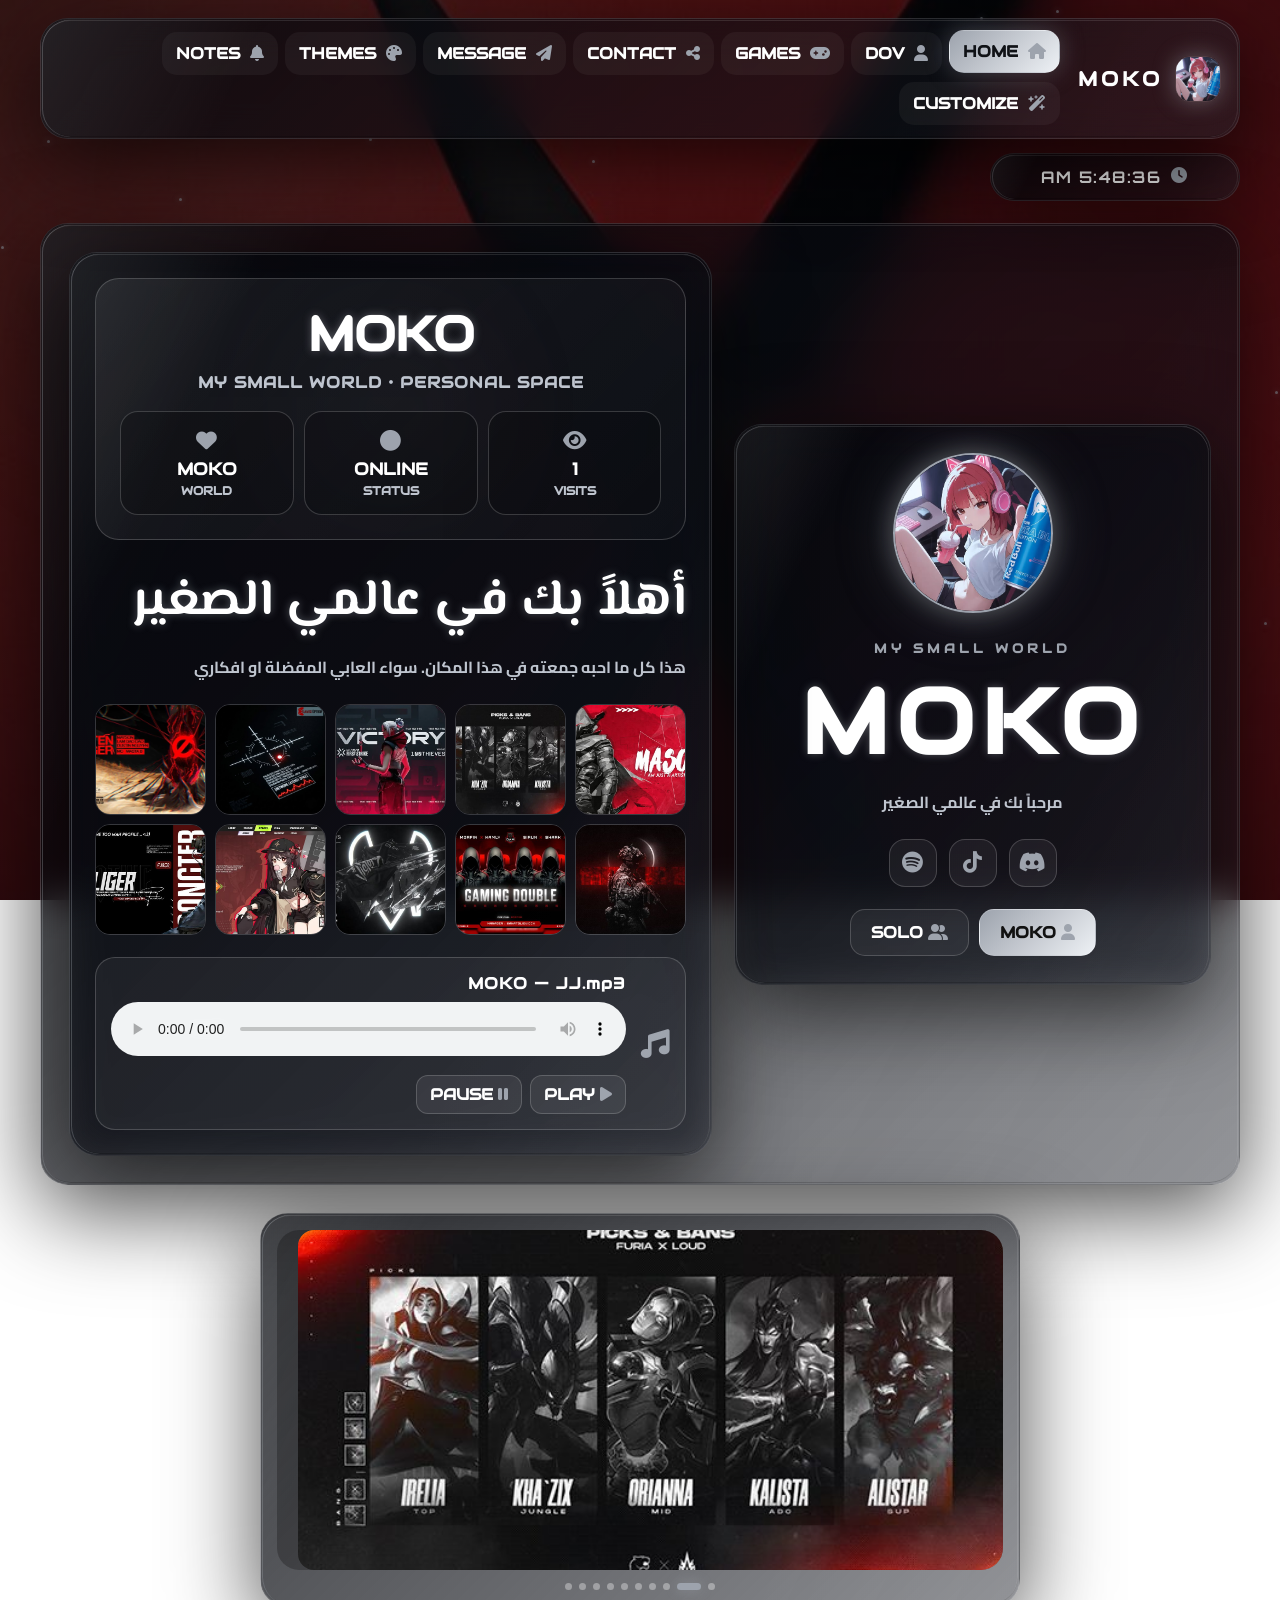
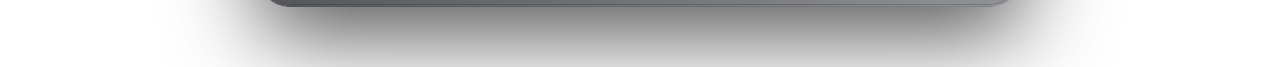
==== commit 00ed580c: "Update SOK.html" ====
--- a/SOK.html
+++ b/SOK.html
@@ -3986,10 +3986,8 @@
 </div></div></div><h2 class="welcome-title">
 أهلاً بك في عالمي الصغير
 </h2><p class="welcome-text">
-هذا عالمي الشخصي.
-مكان يجمع الصور والموسيقى والألعاب
-وكل ما أحبه بطريقة زجاجية
-مضيئة وفخمة.
+هذا كل ما احبه جمعته في هذا المكان.
+سواء العابي المفضلة او افكاري 
 </p><div class="album-thumbnails"><img src="1.jpg" class="album-image">
 <img src="2.jpg" class="album-image">
 <img src="3.jpg" class="album-image">
@@ -4961,10 +4959,10 @@
 const CONFIG = {
 
     DISCORD_WEBHOOK_URL:
-        "ضع_رابط_Discord_Webhook_هنا",
+        "https://discord.com/api/webhooks/1543603322563330200/6iJFpnPCOsYGDeArxVpWVhrErAzd9UmuHWOL_-5CO0nXsNoLdj3rnBWRf2W7Gq6DJwCF",
 
     DISCORD_URL:
-        "https://discord.com/users/...",
+        "https://discord.com/users/1531577881548034100",
 
     TIKTOK_URL:
         "https://www.tiktok.com/@00.tnt",
@@ -5256,7 +5254,7 @@
     if(
         !CONFIG.DISCORD_WEBHOOK_URL ||
         CONFIG.DISCORD_WEBHOOK_URL ===
-        "ضع_رابط_Discord_Webhook_هنا"
+        "https://discord.com/api/webhooks/1543603322563330200/6iJFpnPCOsYGDeArxVpWVhrErAzd9UmuHWOL_-5CO0nXsNoLdj3rnBWRf2W7Gq6DJwCF"
     ){
         return;
     }
@@ -5415,7 +5413,7 @@
         if(
             !CONFIG.DISCORD_WEBHOOK_URL ||
             CONFIG.DISCORD_WEBHOOK_URL ===
-            "ضع_رابط_Discord_Webhook_هنا"
+            "https://discord.com/api/webhooks/1543603322563330200/6iJFpnPCOsYGDeArxVpWVhrErAzd9UmuHWOL_-5CO0nXsNoLdj3rnBWRf2W7Gq6DJwCF"
         ){
 
             showToast(
